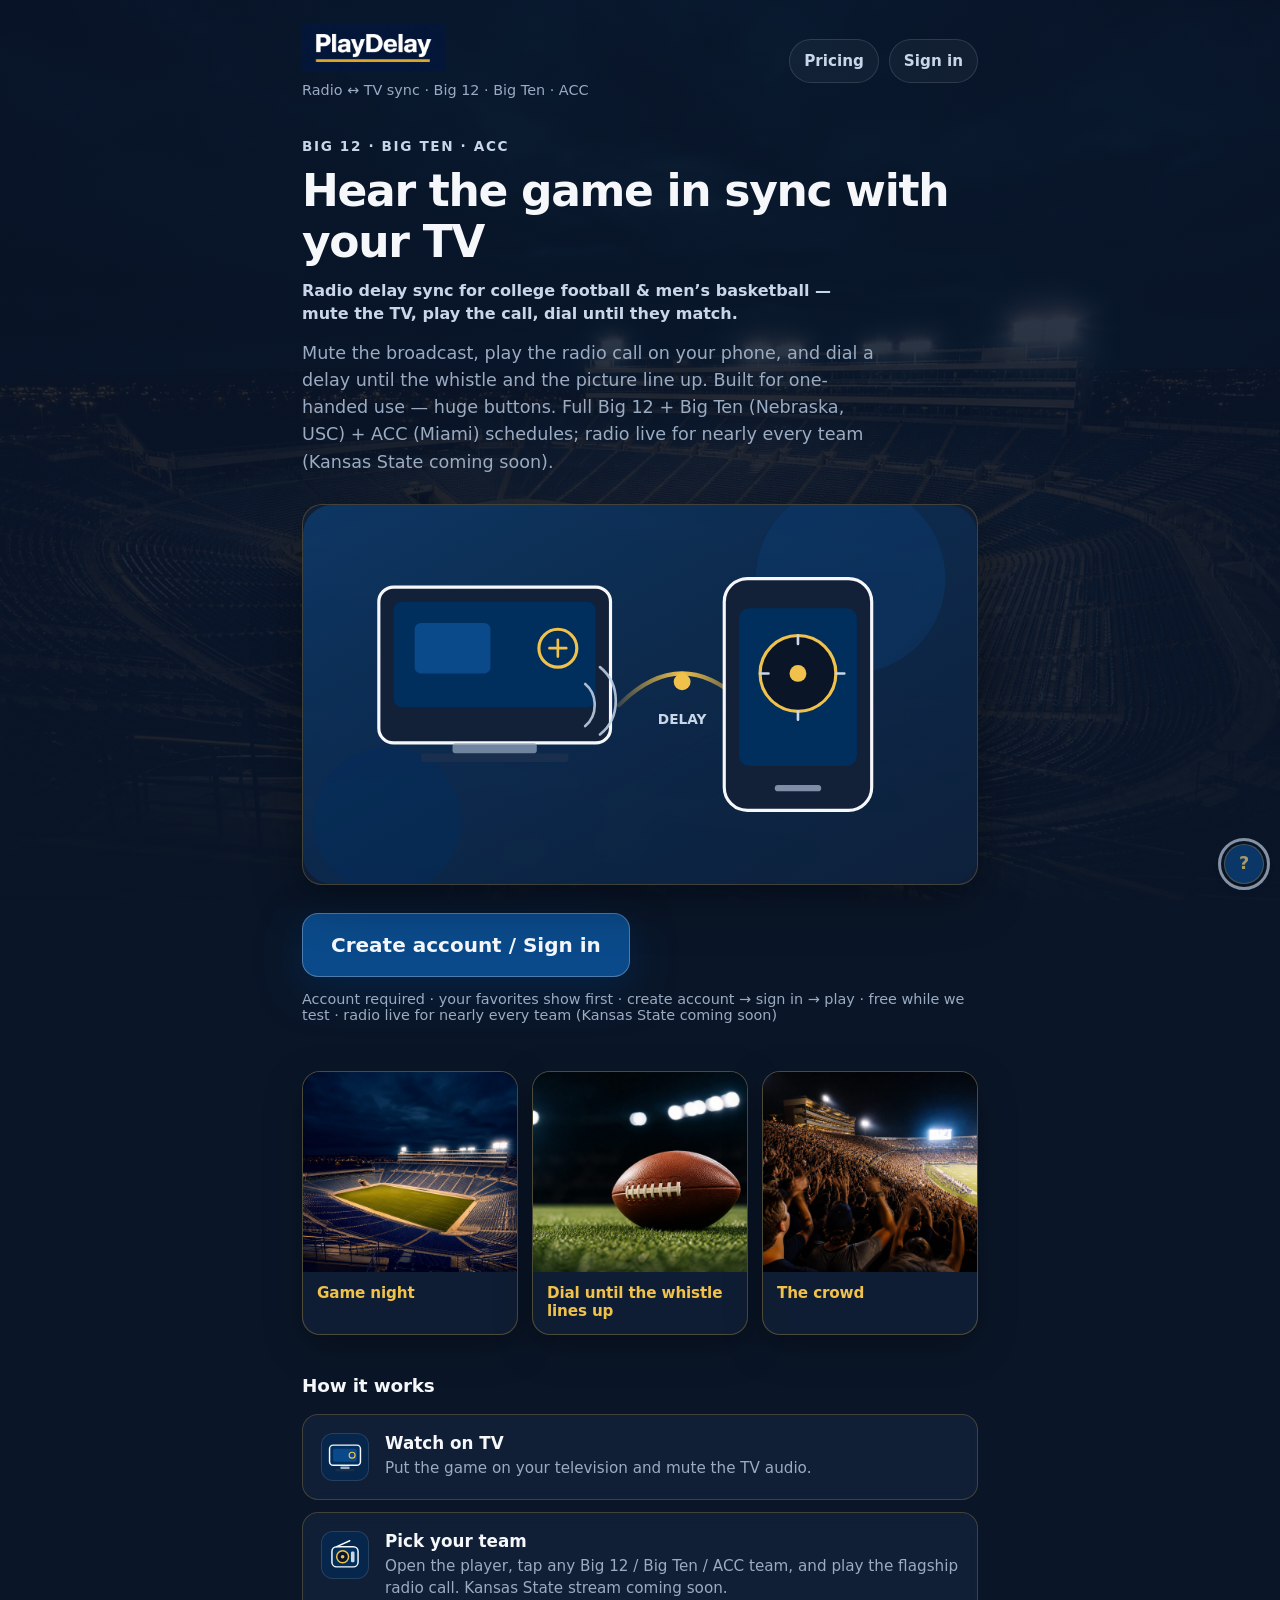
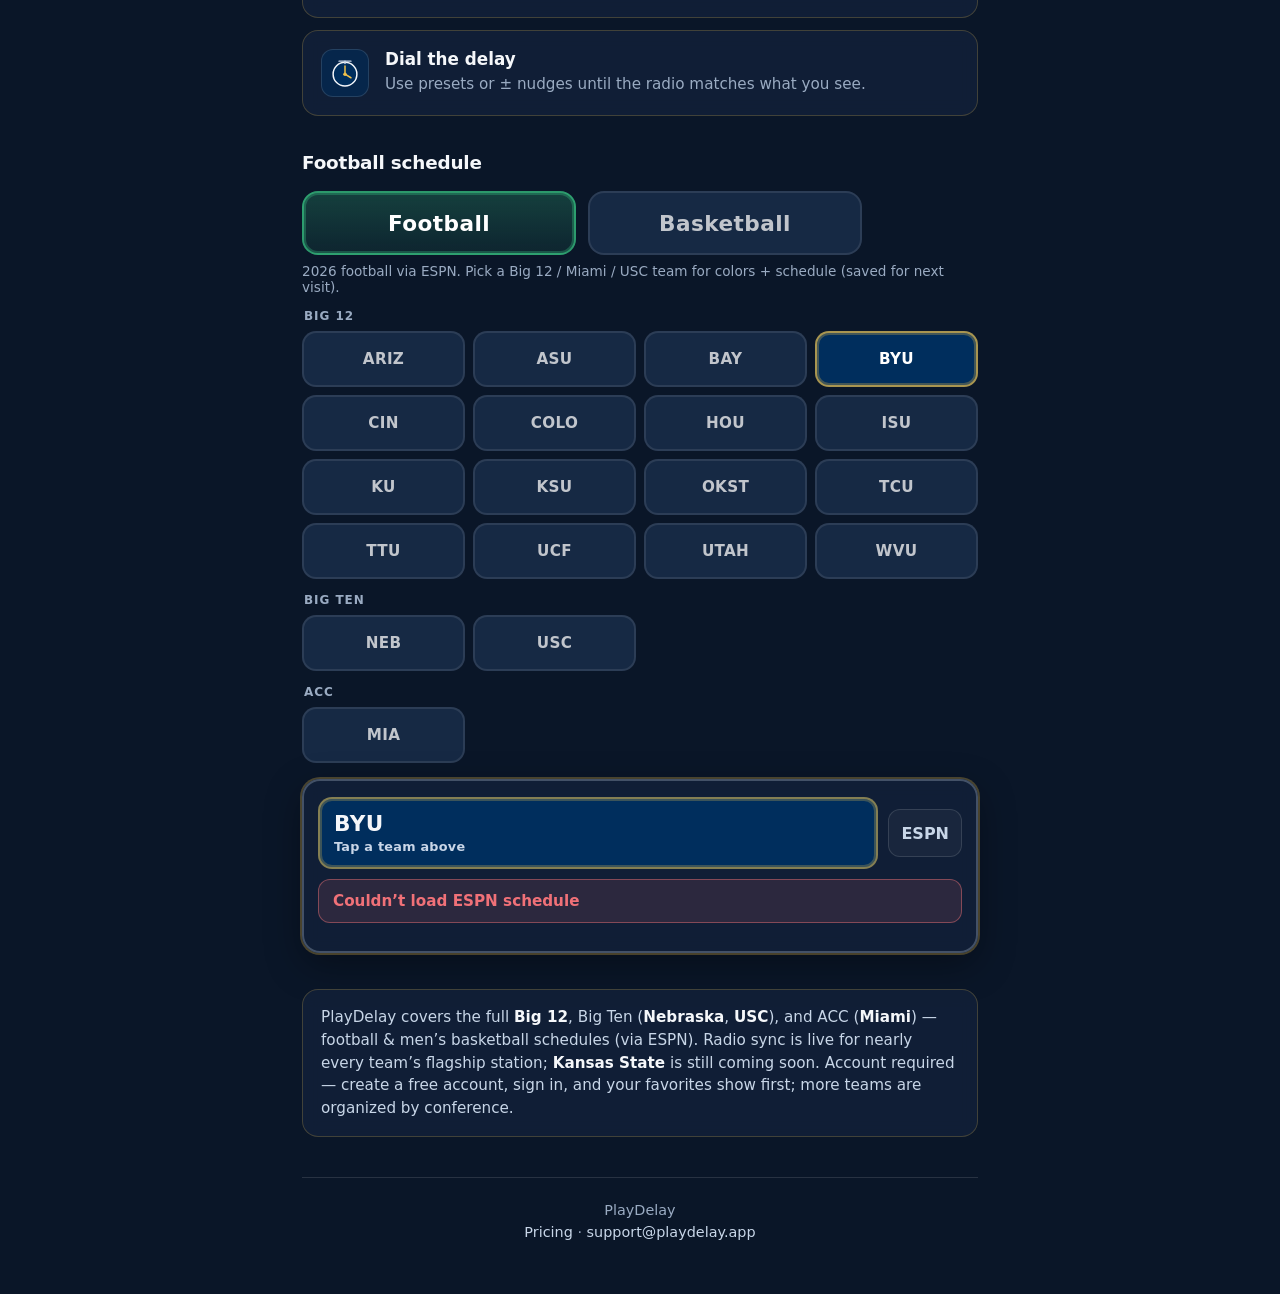
==== index.html @ a0f42f62 "Add Nebraska to landing allowlist and conference copy." ====
<!DOCTYPE html>
<html lang="en">
<head>
  <meta charset="utf-8" />
  <meta name="viewport" content="width=device-width, initial-scale=1, viewport-fit=cover" />
  <meta name="theme-color" content="#0a1628" />
  <script>
    try {
      var t = localStorage.getItem("playdelay.lastTeam");
      var ok = {
        arizona:1, asu:1, baylor:1, byu:1, cincinnati:1, colorado:1, houston:1,
        iowa_state:1, kansas:1, kansas_state:1, oklahoma_state:1, tcu:1,
        texas_tech:1, ucf:1, utah:1, west_virginia:1, nebraska:1, usc:1, miami:1
      };
      if (t && ok[t]) document.documentElement.dataset.team = t;
    } catch (e) {}
  </script>
  <link rel="icon" href="assets/favicon.svg?v=logo3" type="image/svg+xml" />
  <link rel="icon" href="assets/favicon-32.png?v=logo3" type="image/png" sizes="32x32" />
  <link rel="apple-touch-icon" href="assets/apple-touch-icon.png?v=logo3" />
  <title>PlayDelay — Sync radio to TV for Big 12, Big Ten &amp; ACC</title>
  <meta name="description" content="Sync college football &amp; basketball radio to your TV. Big 12, Big Ten (Nebraska, USC) &amp; ACC (Miami) schedules; live radio for nearly every team (Kansas State coming soon)." />
  <link rel="canonical" href="https://playdelay.app/" />
  <meta property="og:title" content="PlayDelay — Sync radio to TV for Big 12, Big Ten &amp; ACC" />
  <meta property="og:description" content="Sync college football &amp; basketball radio to your TV. Big 12, Big Ten (Nebraska, USC) &amp; ACC (Miami) schedules; live radio for nearly every team (Kansas State coming soon)." />
  <meta property="og:url" content="https://playdelay.app/" />
  <meta property="og:type" content="website" />
  <meta property="og:image" content="https://playdelay.app/assets/og-image.png?v=logo3" />
  <meta property="og:image:width" content="1200" />
  <meta property="og:image:height" content="630" />
  <meta name="twitter:card" content="summary_large_image" />
  <meta name="twitter:title" content="PlayDelay — Sync radio to TV for Big 12, Big Ten &amp; ACC" />
  <meta name="twitter:description" content="Sync college football &amp; basketball radio to your TV. Big 12, Big Ten (Nebraska, USC) &amp; ACC (Miami) schedules; live radio for nearly every team (Kansas State coming soon)." />
  <meta name="twitter:image" content="https://playdelay.app/assets/og-image.png?v=logo3" />
  <meta name="google-site-verification" content="noxufBd_f9ALm4eSOAFZV-xJT1zgJV4WtEppzp7fz1U" />
  <script type="application/ld+json">
  {
    "@context": "https://schema.org",
    "@type": "WebApplication",
    "name": "PlayDelay",
    "url": "https://playdelay.app/",
    "description": "Sync college football and men’s basketball radio to your TV. Big 12, Big Ten (Nebraska, USC) & ACC (Miami) schedules; live radio for nearly every team (Kansas State coming soon).",
    "applicationCategory": "SportsApplication",
    "operatingSystem": "Web",
    "offers": {
      "@type": "Offer",
      "price": "0",
      "priceCurrency": "USD"
    }
  }
  </script>
  <link rel="manifest" href="manifest.webmanifest" />
  <link rel="stylesheet" href="styles.css?v=logo3" />
</head>
<body class="landing env-landing">
  <div class="landing-shell">
    <header class="landing-header">
      <div class="brand brand--wordmark">
        <img class="brand-wordmark" src="assets/logo-wordmark.png?v=logo3" alt="PlayDelay" width="800" height="269" />
        <p class="subtitle">Radio ↔ TV sync · Big 12 · Big Ten · ACC</p>
      </div>
      <div class="header-actions">
        <a class="nav-link" href="pricing.html">Pricing</a>
        <a class="nav-link" href="login.html?next=player.html">Sign in</a>
      </div>
    </header>

    <main>
      <section class="hero" aria-labelledby="hero-title">
        <p class="hero-kicker">Big 12 · Big Ten · ACC</p>
        <h2 id="hero-title" class="hero-title">Hear the game in sync with your TV</h2>
        <p class="hero-seo">Radio delay sync for college football &amp; men’s basketball — mute the TV, play the call, dial until they match.</p>
        <p class="hero-lead">
          Mute the broadcast, play the radio call on your phone, and dial a delay
          until the whistle and the picture line up. Built for one-handed use —
          huge buttons. Full Big 12 + Big Ten (Nebraska, USC) + ACC (Miami) schedules; radio live for nearly every team (Kansas State coming soon).
        </p>
        <figure class="hero-art">
          <img
            src="assets/hero-sync.svg"
            width="640"
            height="360"
            alt="Illustration of a TV and phone radio synced with a delay dial"
          />
        </figure>
        <div class="hero-actions">
          <a class="btn btn-cta" href="login.html?next=player.html">Create account / Sign in</a>
        </div>
        <p class="hero-note">Account required · your favorites show first · create account → sign in → play · free while we test · radio live for nearly every team (Kansas State coming soon)</p>
      </section>


      <section class="env-gallery" aria-label="Game night atmosphere">
        <figure class="env-card">
          <img
            src="assets/env-stadium-night.jpg"
            width="768"
            height="512"
            alt="Lit football stadium at night"
            loading="lazy"
            decoding="async"
          />
          <figcaption>Game night</figcaption>
        </figure>
        <figure class="env-card">
          <img
            src="assets/env-football-turf.jpg"
            width="768"
            height="512"
            alt="Football on turf under stadium lights"
            loading="lazy"
            decoding="async"
          />
          <figcaption>Dial until the whistle lines up</figcaption>
        </figure>
        <figure class="env-card">
          <img
            src="assets/env-crowd-night.jpg"
            width="768"
            height="512"
            alt="Stadium crowd under night lights"
            loading="lazy"
            decoding="async"
          />
          <figcaption>The crowd</figcaption>
        </figure>
      </section>

      <section class="how" aria-labelledby="how-title">
        <h2 id="how-title" class="section-title">How it works</h2>
        <ol class="steps-list">
          <li class="step-card">
            <img class="step-icon" src="assets/icon-tv.svg" width="48" height="48" alt="" />
            <div>
              <h3>Watch on TV</h3>
              <p>Put the game on your television and mute the TV audio.</p>
            </div>
          </li>
          <li class="step-card">
            <img class="step-icon" src="assets/icon-radio.svg" width="48" height="48" alt="" />
            <div>
              <h3>Pick your team</h3>
              <p>Open the player, tap any Big 12 / Big Ten / ACC team, and play the flagship radio call. Kansas State stream coming soon.</p>
            </div>
          </li>
          <li class="step-card">
            <img class="step-icon" src="assets/icon-delay.svg" width="48" height="48" alt="" />
            <div>
              <h3>Dial the delay</h3>
              <p>Use presets or ± nudges until the radio matches what you see.</p>
            </div>
          </li>
        </ol>
      </section>


      <section class="landing-schedule" aria-labelledby="sched-section-title">
        <h2 id="sched-section-title" class="section-title">Football schedule</h2>
        <div id="landingSportToggle" class="sport-toggle sport-toggle-landing" role="group" aria-label="Sport" data-active="football"></div>
        <p class="landing-sched-note">2026 football via ESPN. Times in your local timezone. Teams organized by conference — tap a name to set colors (saved for next visit).</p>
        <div id="landingTeamChips" class="landing-team-chips" aria-label="Choose team"></div>
        <div id="landingSchedPanel" class="landing-sched-card is-selected" data-team="byu" aria-label="Team schedule"></div>
      </section>

      <section class="focus-note" aria-label="Scope">
        <p>
          PlayDelay covers the full <strong>Big 12</strong>, Big Ten (<strong>Nebraska</strong>, <strong>USC</strong>), and ACC (<strong>Miami</strong>) — football &amp; men’s basketball schedules (via ESPN). Radio sync is live for
          nearly every team’s flagship station; <strong>Kansas State</strong> is still coming soon.
          Account required — create a free account, sign in, and your favorites show first; more teams are organized by conference.
        </p>
      </section>
    </main>

    <footer class="landing-footer">
      <p>PlayDelay</p>
      <p>
        <a href="pricing.html">Pricing</a>
        ·
        <a href="mailto:support@playdelay.app">support@playdelay.app</a>
      </p>
    </footer>
  </div>
  <script src="teams.js"></script>
  <script src="usage.js"></script>
  <script src="landing-theme.js"></script>
  <script src="schedule.js"></script>
  <script src="support-chat.js?v=fav1"></script>
</body>
</html>
---- styles.css ----
/* PlayDelay BYU & Utah — calm dark theme, huge tap targets (ALS / one-handed) */

:root {
  --bg: #0a1628;
  --bg-elevated: #122038;
  --bg-button: #1a2f4d;
  --bg-button-hover: #243d63;
  --navy: #002e5d;
  --navy-bright: #0b4a8a;
  --white: #f5f7fa;
  --muted: #9aabc2;
  --accent: #ffffff;
  --accent-soft: #c8d6e8;
  --live: #3dd68c;
  --warn: #f0c14b;
  --error: #f07178;
  --border: rgba(255, 255, 255, 0.12);
  --radius: 16px;
  --tap-min: 56px;
  --play-min: 88px;
  --font: system-ui, -apple-system, "Segoe UI", Roboto, Helvetica, Arial, sans-serif;
  --landing-max: 720px;
}

*,
*::before,
*::after {
  box-sizing: border-box;
}

html,
body {
  margin: 0;
  padding: 0;
  min-height: 100%;
  background: var(--bg);
  color: var(--white);
  font-family: var(--font);
  -webkit-tap-highlight-color: transparent;
  -webkit-text-size-adjust: 100%;
}

body {
  min-height: 100dvh;
}

a {
  color: var(--accent-soft);
}

.app {
  max-width: 520px;
  margin: 0 auto;
  padding: 20px 20px 40px;
  padding-bottom: max(40px, env(safe-area-inset-bottom));
}

.header {
  display: flex;
  align-items: flex-start;
  justify-content: space-between;
  gap: 12px;
  margin-bottom: 20px;
}

.brand {
  display: flex;
  align-items: center;
  gap: 14px;
}

.brand-mark {
  display: inline-flex;
  align-items: center;
  justify-content: center;
  width: 52px;
  height: 52px;
  border-radius: 12px;
  background: var(--navy);
  border: 2px solid var(--white);
  font-weight: 800;
  font-size: 14px;
  letter-spacing: 0.04em;
  flex-shrink: 0;
  color: var(--white);
  text-decoration: none;
  overflow: hidden;
  padding: 0;
}

.brand-mark .brand-logo,
.brand-mark img.team-logo {
  display: block;
  width: 40px;
  height: 40px;
  object-fit: contain;
  pointer-events: none;
}

.brand-mark .brand-mark-text {
  font-size: 14px;
  font-weight: 800;
  letter-spacing: 0.04em;
}

.brand-mark-link:hover {
  background: var(--navy-bright);
}

.brand-text h1 {
  margin: 0;
  font-size: 1.35rem;
  font-weight: 700;
  letter-spacing: -0.02em;
  line-height: 1.2;
}

.subtitle {
  margin: 4px 0 0;
  font-size: 0.9rem;
  color: var(--muted);
}

.status-chip {
  flex-shrink: 0;
  padding: 10px 14px;
  min-height: 44px;
  border-radius: 999px;
  font-size: 0.85rem;
  font-weight: 600;
  background: var(--bg-elevated);
  border: 1px solid var(--border);
  color: var(--muted);
  align-self: center;
}

.status-chip.status-loading { color: var(--warn); border-color: rgba(240, 193, 75, 0.4); }
.status-chip.status-live { color: var(--live); border-color: rgba(61, 214, 140, 0.45); }
.status-chip.status-paused { color: var(--accent-soft); }
.status-chip.status-error { color: var(--error); border-color: rgba(240, 113, 120, 0.45); }

.banner {
  margin-bottom: 16px;
  padding: 14px 16px;
  border-radius: var(--radius);
  background: rgba(240, 193, 75, 0.12);
  border: 1px solid rgba(240, 193, 75, 0.45);
  color: var(--warn);
  font-size: 0.95rem;
  line-height: 1.4;
}

.banner.banner-error {
  background: rgba(240, 113, 120, 0.12);
  border-color: rgba(240, 113, 120, 0.45);
  color: var(--error);
}

.toast {
  position: fixed;
  left: 50%;
  bottom: max(24px, env(safe-area-inset-bottom));
  transform: translateX(-50%);
  z-index: 50;
  max-width: min(440px, calc(100vw - 32px));
  padding: 14px 18px;
  border-radius: 12px;
  background: #1e3354;
  border: 1px solid var(--border);
  color: var(--white);
  font-size: 0.95rem;
  line-height: 1.35;
  box-shadow: 0 8px 32px rgba(0, 0, 0, 0.45);
  pointer-events: none;
}

.main {
  display: flex;
  flex-direction: column;
  gap: 18px;
}

.delay-readout {
  text-align: center;
  padding: 28px 16px;
  background: var(--bg-elevated);
  border: 1px solid var(--border);
  border-radius: 20px;
}

.delay-value {
  font-size: clamp(3.2rem, 12vw, 4.5rem);
  font-weight: 750;
  letter-spacing: -0.03em;
  line-height: 1;
  font-variant-numeric: tabular-nums;
}

.delay-label {
  margin-top: 8px;
  font-size: 0.95rem;
  color: var(--muted);
  text-transform: uppercase;
  letter-spacing: 0.08em;
}

.transport {
  display: grid;
  grid-template-columns: 1fr auto;
  gap: 12px;
}

.btn {
  appearance: none;
  border: 1px solid var(--border);
  background: var(--bg-button);
  color: var(--white);
  font-family: inherit;
  font-size: 1.1rem;
  font-weight: 650;
  border-radius: var(--radius);
  min-height: var(--tap-min);
  padding: 12px 18px;
  cursor: pointer;
  touch-action: manipulation;
  transition: background 0.12s ease, border-color 0.12s ease, transform 0.08s ease;
  user-select: none;
  text-decoration: none;
  display: inline-flex;
  align-items: center;
  justify-content: center;
  text-align: center;
}

.btn:hover {
  background: var(--bg-button-hover);
}

.btn:active {
  transform: scale(0.98);
}

.btn:focus-visible {
  outline: 3px solid var(--accent-soft);
  outline-offset: 2px;
}

.btn-play {
  min-height: var(--play-min);
  font-size: 1.55rem;
  background: var(--navy-bright);
  border-color: rgba(255, 255, 255, 0.28);
}

.btn-play[aria-pressed="true"] {
  background: #1a4a3a;
  border-color: rgba(61, 214, 140, 0.5);
}

.btn-mute {
  min-width: 96px;
  min-height: var(--play-min);
}

.btn-mute[aria-pressed="true"] {
  background: #4a2a32;
  border-color: rgba(240, 113, 120, 0.45);
  color: #ffc4c8;
}

.volume-row {
  display: flex;
  align-items: center;
  gap: 14px;
  padding: 4px 2px;
}

.volume-label {
  font-size: 0.95rem;
  color: var(--muted);
  min-width: 4.5rem;
}

#volume {
  flex: 1;
  height: 44px;
  accent-color: var(--accent-soft);
  cursor: pointer;
}

.presets,
.steps {
  display: grid;
  grid-template-columns: repeat(auto-fit, minmax(72px, 1fr));
  gap: 10px;
}

.btn-preset,
.btn-step {
  min-height: var(--tap-min);
  font-size: 1.15rem;
}

.btn-preset.is-active {
  background: var(--navy);
  border-color: rgba(255, 255, 255, 0.45);
  box-shadow: inset 0 0 0 2px rgba(255, 255, 255, 0.2);
}

.sync-tip {
  margin: 4px 0 0;
  padding: 14px 16px;
  border-radius: var(--radius);
  background: rgba(255, 255, 255, 0.04);
  border: 1px solid var(--border);
  color: var(--accent-soft);
  font-size: 0.95rem;
  line-height: 1.45;
}

.shortcuts {
  margin: 0;
  text-align: center;
  font-size: 0.8rem;
  color: var(--muted);
}

#audio {
  display: none;
}

/* ——— Landing ——— */

.landing {
  background:
    radial-gradient(ellipse 80% 50% at 50% -10%, rgba(11, 74, 138, 0.45), transparent 60%),
    var(--bg);
}

/* Game-night stadium backdrop (fixed cover + navy overlay) */
.env-landing {
  background-color: var(--bg);
  background-image:
    linear-gradient(
      180deg,
      rgba(10, 22, 40, 0.82) 0%,
      rgba(10, 22, 40, 0.88) 45%,
      rgba(10, 22, 40, 0.94) 100%
    ),
    url("assets/env-stadium-night.jpg");
  background-size: cover;
  background-position: center top;
  background-repeat: no-repeat;
  background-attachment: scroll;
}

@media (min-width: 720px) {
  .env-landing {
    background-attachment: fixed;
  }
}

.landing-shell {
  position: relative;
  z-index: 1;
  max-width: var(--landing-max);
  margin: 0 auto;
  padding: 24px 22px 48px;
  padding-bottom: max(48px, env(safe-area-inset-bottom));
}

/* Soft gold edge on elevated cards for navy/gold feel */
.env-landing .hero-art,
.env-landing .step-card,
.env-landing .focus-note,
.env-landing .login-card {
  border-color: rgba(240, 193, 75, 0.22);
  background: rgba(18, 32, 56, 0.88);
  backdrop-filter: blur(8px);
}

.env-gallery {
  display: grid;
  grid-template-columns: 1fr;
  gap: 14px;
  margin: 0 0 40px;
}

@media (min-width: 560px) {
  .env-gallery {
    grid-template-columns: 1fr 1fr;
  }
}

@media (min-width: 720px) {
  .env-gallery {
    grid-template-columns: 1fr 1fr 1fr;
  }
}

.env-card {
  margin: 0;
  border-radius: 18px;
  overflow: hidden;
  border: 1px solid rgba(240, 193, 75, 0.28);
  background: rgba(18, 32, 56, 0.75);
  box-shadow: 0 12px 36px rgba(0, 0, 0, 0.35);
}

.env-card img {
  display: block;
  width: 100%;
  height: clamp(140px, 28vw, 200px);
  object-fit: cover;
  object-position: center;
}

.env-card figcaption {
  margin: 0;
  padding: 12px 14px 14px;
  font-size: 0.95rem;
  font-weight: 650;
  color: var(--warn);
  letter-spacing: -0.01em;
}

/* Login: muted turf band under shell */
.login-page {
  background-image:
    linear-gradient(
      180deg,
      rgba(10, 22, 40, 0.88) 0%,
      rgba(10, 22, 40, 0.92) 50%,
      rgba(10, 22, 40, 0.96) 100%
    ),
    url("assets/env-football-turf.jpg");
  background-size: cover;
  background-position: center 30%;
  background-repeat: no-repeat;
}

.landing-header {
  display: flex;
  align-items: center;
  justify-content: space-between;
  gap: 16px;
  margin-bottom: 40px;
}

.nav-link {
  flex-shrink: 0;
  font-size: 0.95rem;
  font-weight: 600;
  color: var(--accent-soft);
  text-decoration: none;
  padding: 10px 14px;
  border-radius: 999px;
  border: 1px solid var(--border);
  background: rgba(255, 255, 255, 0.04);
  min-height: 44px;
  display: inline-flex;
  align-items: center;
}

.nav-link:hover {
  background: var(--bg-button-hover);
  color: var(--white);
}

.hero {
  margin-bottom: 48px;
}

.hero-kicker {
  margin: 0 0 12px;
  font-size: 0.85rem;
  font-weight: 700;
  letter-spacing: 0.12em;
  text-transform: uppercase;
  color: var(--accent-soft);
}

.hero-title {
  margin: 0 0 12px;
  font-size: clamp(2rem, 6vw, 2.75rem);
  font-weight: 750;
  letter-spacing: -0.03em;
  line-height: 1.15;
}

.hero-seo {
  margin: 0 0 14px;
  max-width: 36rem;
  font-size: 1rem;
  font-weight: 600;
  line-height: 1.45;
  color: var(--accent-soft);
}

.hero-lead {
  margin: 0 0 28px;
  max-width: 36rem;
  font-size: 1.1rem;
  line-height: 1.55;
  color: var(--muted);
}

.hero-actions {
  margin-bottom: 14px;
}

.btn-cta {
  min-height: 64px;
  padding: 16px 28px;
  font-size: 1.25rem;
  background: var(--navy-bright);
  border-color: rgba(255, 255, 255, 0.28);
  box-shadow: 0 12px 40px rgba(0, 46, 93, 0.55);
}

.btn-cta:hover {
  background: #0d5aa3;
}

.hero-note {
  margin: 0;
  font-size: 0.9rem;
  color: var(--muted);
}

.section-title {
  margin: 0 0 18px;
  font-size: 1.15rem;
  font-weight: 700;
  letter-spacing: -0.01em;
}

.how {
  margin-bottom: 36px;
}

.steps-list {
  list-style: none;
  margin: 0;
  padding: 0;
  display: flex;
  flex-direction: column;
  gap: 12px;
}

.step-card {
  display: flex;
  gap: 16px;
  align-items: flex-start;
  padding: 18px 18px;
  background: var(--bg-elevated);
  border: 1px solid var(--border);
  border-radius: var(--radius);
}

.step-num {
  flex-shrink: 0;
  width: 40px;
  height: 40px;
  border-radius: 10px;
  background: var(--navy);
  border: 1px solid rgba(255, 255, 255, 0.25);
  display: inline-flex;
  align-items: center;
  justify-content: center;
  font-weight: 800;
  font-size: 1rem;
}

.step-card h3 {
  margin: 0 0 4px;
  font-size: 1.05rem;
  font-weight: 700;
}

.step-card p {
  margin: 0;
  font-size: 0.95rem;
  line-height: 1.45;
  color: var(--muted);
}

.focus-note {
  padding: 16px 18px;
  border-radius: var(--radius);
  background: rgba(255, 255, 255, 0.04);
  border: 1px solid var(--border);
  margin-bottom: 40px;
}

.focus-note p {
  margin: 0;
  font-size: 0.95rem;
  line-height: 1.5;
  color: var(--accent-soft);
}

.focus-note strong {
  color: var(--white);
  font-weight: 650;
}

.landing-footer {
  padding-top: 24px;
  border-top: 1px solid var(--border);
  text-align: center;
}

.landing-footer p {
  margin: 0 0 6px;
  font-size: 0.9rem;
  color: var(--muted);
}

.landing-footer a {
  color: var(--accent-soft);
  text-decoration: none;
}

.landing-footer a:hover {
  text-decoration: underline;
  color: var(--white);
}

@media (max-width: 380px) {
  .transport {
    grid-template-columns: 1fr;
  }

  .btn-mute {
    min-height: var(--tap-min);
  }

  .landing-header {
    flex-wrap: wrap;
  }
}

/* ——— Auth / login (optional; never blocks player) ——— */

.header-actions,
.header-end {
  display: flex;
  align-items: center;
  gap: 10px;
  flex-shrink: 0;
  flex-wrap: wrap;
  justify-content: flex-end;
}

.auth-slot {
  display: flex;
  align-items: center;
}

.auth-user {
  display: flex;
  align-items: center;
  gap: 8px;
  max-width: min(220px, 46vw);
}

.auth-email {
  font-size: 0.8rem;
  color: var(--muted);
  overflow: hidden;
  text-overflow: ellipsis;
  white-space: nowrap;
  max-width: 120px;
}

.btn-auth {
  min-height: 44px;
  padding: 10px 14px;
  font-size: 0.9rem;
  border-radius: 999px;
  background: rgba(255, 255, 255, 0.06);
  border-color: var(--border);
  color: var(--accent-soft);
  text-decoration: none;
}

.btn-auth:hover {
  color: var(--white);
  background: var(--bg-button-hover);
}

.btn-auth-secondary {
  min-height: var(--tap-min);
  font-size: 1.05rem;
  background: transparent;
  border-color: rgba(240, 193, 75, 0.45);
  color: var(--warn);
}

.btn-auth-secondary:hover {
  background: rgba(240, 193, 75, 0.1);
}

.hero-art {
  margin: 0 0 28px;
  padding: 0;
  border-radius: 20px;
  overflow: hidden;
  border: 1px solid var(--border);
  background: var(--bg-elevated);
  box-shadow: 0 16px 48px rgba(0, 0, 0, 0.35);
}

.hero-art img {
  display: block;
  width: 100%;
  height: auto;
  vertical-align: middle;
}

.step-icon {
  flex-shrink: 0;
  width: 48px;
  height: 48px;
  border-radius: 12px;
  background: rgba(0, 46, 93, 0.55);
  border: 1px solid rgba(255, 255, 255, 0.12);
  padding: 4px;
}

.player-app {
  position: relative;
}

.player-accent {
  position: absolute;
  inset: 0 0 auto 0;
  height: 160px;
  overflow: hidden;
  pointer-events: none;
  z-index: 0;
  opacity: 0.9;
  mask-image: linear-gradient(to bottom, #000 40%, transparent);
  -webkit-mask-image: linear-gradient(to bottom, #000 40%, transparent);
}

.player-accent img {
  width: 100%;
  height: 100%;
  object-fit: cover;
  display: block;
}

.player-app > .header,
.player-app > .banner,
.player-app > .toast,
.player-app > .main {
  position: relative;
  z-index: 1;
}

.login-shell {
  max-width: 480px;
}

.login-card {
  padding: 24px 22px;
  background: var(--bg-elevated);
  border: 1px solid var(--border);
  border-radius: 20px;
}

.login-demo-note {
  margin: 0 0 22px;
  font-size: 0.9rem;
  line-height: 1.45;
  color: var(--muted);
}

.login-form {
  display: flex;
  flex-direction: column;
  gap: 8px;
}

.field-label {
  font-size: 0.9rem;
  font-weight: 600;
  color: var(--accent-soft);
  margin-top: 8px;
}

.field-input {
  appearance: none;
  width: 100%;
  min-height: var(--tap-min);
  padding: 14px 16px;
  border-radius: var(--radius);
  border: 1px solid var(--border);
  background: var(--bg);
  color: var(--white);
  font-family: inherit;
  font-size: 1.1rem;
}

.field-input:focus-visible {
  outline: 3px solid var(--accent-soft);
  outline-offset: 2px;
}

.field-input::placeholder {
  color: var(--muted);
  opacity: 0.7;
}

.login-error {
  margin: 8px 0 0;
  padding: 12px 14px;
  border-radius: 12px;
  background: rgba(240, 113, 120, 0.12);
  border: 1px solid rgba(240, 113, 120, 0.45);
  color: var(--error);
  font-size: 0.95rem;
}

.login-actions {
  display: flex;
  flex-direction: column;
  gap: 12px;
  margin-top: 18px;
}

.login-back {
  margin-top: 20px;
  text-align: center;
}

.login-back a {
  color: var(--accent-soft);
  font-weight: 600;
}

@media (max-width: 480px) {
  .auth-email {
    max-width: 90px;
  }

  .header-end {
    max-width: 58%;
  }
}


/* ——— Supabase auth UI ——— */

.auth-tabs {
  display: grid;
  grid-template-columns: 1fr 1fr;
  gap: 8px;
  margin-bottom: 18px;
}

.auth-tab {
  min-height: var(--tap-min);
  border-radius: 999px;
  border: 1px solid var(--border);
  background: rgba(255, 255, 255, 0.04);
  color: var(--muted);
  font-family: inherit;
  font-size: 1.05rem;
  font-weight: 650;
  cursor: pointer;
  touch-action: manipulation;
}

.auth-tab.is-active {
  background: var(--navy-bright);
  border-color: rgba(255, 255, 255, 0.35);
  color: var(--white);
}

.login-info {
  margin: 8px 0 0;
  padding: 12px 14px;
  border-radius: 12px;
  background: rgba(61, 214, 140, 0.1);
  border: 1px solid rgba(61, 214, 140, 0.4);
  color: var(--live);
  font-size: 0.95rem;
}

.session-chip {
  display: flex;
  align-items: center;
  gap: 8px;
  max-width: min(240px, 52vw);
}

.session-email {
  font-size: 0.8rem;
  color: var(--muted);
  overflow: hidden;
  text-overflow: ellipsis;
  white-space: nowrap;
  max-width: 130px;
}

.field {
  display: flex;
  flex-direction: column;
  gap: 6px;
}

.banner.banner-ok {
  background: rgba(61, 214, 140, 0.12);
  border-color: rgba(61, 214, 140, 0.45);
  color: var(--live);
}


/* ——— Team picker (Favorites + conferences) ——— */

.team-picker {
  display: flex;
  flex-direction: column;
  gap: 14px;
  margin: 0;
  max-height: min(52vh, 420px);
  overflow-y: auto;
  overscroll-behavior: contain;
  -webkit-overflow-scrolling: touch;
  padding-right: 2px;
  scrollbar-gutter: stable;
}

.team-picker-group {
  display: flex;
  flex-direction: column;
  gap: 8px;
}

.team-picker-label,
.landing-chip-label {
  font-size: 0.75rem;
  font-weight: 700;
  letter-spacing: 0.08em;
  text-transform: uppercase;
  color: var(--muted);
  padding: 0 2px;
}

.team-picker-grid {
  display: grid;
  grid-template-columns: repeat(3, minmax(0, 1fr));
  gap: 10px;
}

.team-picker-expand {
  min-height: 56px;
  width: 100%;
  font-size: 1.05rem;
  font-weight: 800;
  letter-spacing: 0.02em;
  border-width: 2px;
  background: var(--bg-elevated, var(--bg-button));
  color: var(--white);
  padding: 10px 12px;
}

.team-picker-expand:focus-visible {
  outline: 3px solid var(--accent-soft);
  outline-offset: 2px;
}

.team-picker-more-body {
  display: flex;
  flex-direction: column;
  gap: 14px;
}

.team-picker-more-body[hidden] {
  display: none !important;
}

.btn-team {
  min-height: 64px;
  font-size: 1.05rem;
  font-weight: 800;
  letter-spacing: 0.02em;
  border-width: 2px;
  background: var(--bg-button);
  color: var(--white);
  padding: 8px 6px;
  line-height: 1.15;
}

.btn-team[data-has-stream="0"]:not(.is-active) {
  opacity: 0.62;
}

.btn-team.is-active {
  background: var(--team-primary, var(--navy));
  border-color: color-mix(in srgb, var(--team-accent, var(--accent-soft)) 70%, transparent);
  box-shadow: inset 0 0 0 2px color-mix(in srgb, var(--team-accent, var(--accent-soft)) 30%, transparent);
  color: #fff;
  opacity: 1;
}

.btn-team[data-team="byu"].is-active {
  background: var(--navy);
  border-color: rgba(240, 193, 75, 0.75);
  box-shadow: inset 0 0 0 2px rgba(240, 193, 75, 0.35);
  color: #fff;
}

.btn-team[data-team="utah"].is-active {
  background: #8b1538;
  border-color: rgba(255, 210, 220, 0.55);
  box-shadow: inset 0 0 0 2px rgba(255, 255, 255, 0.18);
  color: #fff;
}

.btn-team:not(.is-active) {
  opacity: 0.78;
}

.btn-team:focus-visible {
  outline: 3px solid var(--accent-soft);
  outline-offset: 2px;
}


.btn-team[data-team="asu"].is-active {
  background: #8c1d40;
  border-color: rgba(255, 198, 39, 0.75);
  box-shadow: inset 0 0 0 2px rgba(255, 198, 39, 0.35);
  color: #fff;
}

.btn-team[data-team="usc"].is-active {
  background: #990000;
  border-color: rgba(255, 204, 0, 0.7);
  box-shadow: inset 0 0 0 2px rgba(255, 204, 0, 0.3);
  color: #fff;
}

/* ASU maroon / gold */
body[data-team="asu"],
html[data-team="asu"] body {
  --bg: #140a10;
  --bg-elevated: #221018;
  --bg-button: #2e1520;
  --bg-button-hover: #3c1c2a;
  --navy: #8c1d40;
  --navy-bright: #a8244f;
  --accent-soft: #ffd56a;
  --border: rgba(255, 198, 39, 0.16);
}

body[data-team="asu"] .brand-mark {
  background: #8c1d40;
  border-color: #ffc627;
}

body[data-team="asu"] .brand-mark-link:hover {
  background: #a8244f;
}

body[data-team="asu"] .btn-play {
  background: #a8244f;
  border-color: rgba(255, 198, 39, 0.4);
}

body[data-team="asu"] .btn-play:disabled {
  opacity: 0.45;
  cursor: not-allowed;
}

body[data-team="asu"] .btn-preset.is-active {
  background: #8c1d40;
  border-color: rgba(255, 198, 39, 0.5);
}

body[data-team="asu"] .toast {
  background: #2e1520;
}

body[data-team="asu"] .player-accent {
  opacity: 0.5;
  filter: hue-rotate(-10deg) saturate(1.2);
}

/* USC cardinal / gold */
body[data-team="usc"],
html[data-team="usc"] body {
  --bg: #140808;
  --bg-elevated: #220e0e;
  --bg-button: #301414;
  --bg-button-hover: #3e1a1a;
  --navy: #990000;
  --navy-bright: #b30000;
  --accent-soft: #ffcc66;
  --border: rgba(255, 204, 0, 0.16);
}

body[data-team="usc"] .brand-mark {
  background: #990000;
  border-color: #ffcc00;
}

body[data-team="usc"] .brand-mark-link:hover {
  background: #b30000;
}

body[data-team="usc"] .btn-play {
  background: #b30000;
  border-color: rgba(255, 204, 0, 0.4);
}

body[data-team="usc"] .btn-play:disabled {
  opacity: 0.45;
  cursor: not-allowed;
}

body[data-team="usc"] .btn-preset.is-active {
  background: #990000;
  border-color: rgba(255, 204, 0, 0.5);
}

body[data-team="usc"] .toast {
  background: #301414;
}

body[data-team="usc"] .player-accent {
  opacity: 0.5;
  filter: hue-rotate(-35deg) saturate(1.25);
}

.btn-play:disabled {
  opacity: 0.45;
  cursor: not-allowed;
  transform: none;
}

@media (min-width: 720px) {
  .landing-sched-grid {
    grid-template-columns: 1fr;
  }
  .team-picker-grid {
    grid-template-columns: repeat(4, minmax(0, 1fr));
  }
}

/* Utah crimson / red-black accent override */
body[data-team="utah"],
html[data-team="utah"] body {
  --bg: #12070a;
  --bg-elevated: #1e0c12;
  --bg-button: #2a1018;
  --bg-button-hover: #3a1620;
  --navy: #6b0f2a;
  --navy-bright: #a01840;
  --accent-soft: #f0c4ce;
  --border: rgba(255, 200, 210, 0.14);
  --warn: #f0c14b;
}

body[data-team="utah"] .brand-mark {
  background: #8b1538;
  border-color: #f5d0d8;
}

body[data-team="utah"] .brand-mark-link:hover {
  background: #a01840;
}

body[data-team="utah"] .btn-play {
  background: #a01840;
  border-color: rgba(255, 210, 220, 0.35);
}

body[data-team="utah"] .btn-play[aria-pressed="true"] {
  background: #1a4a3a;
  border-color: rgba(61, 214, 140, 0.5);
}

body[data-team="utah"] .btn-preset.is-active {
  background: #6b0f2a;
  border-color: rgba(255, 210, 220, 0.45);
}

body[data-team="utah"] .toast {
  background: #2a1018;
}

body[data-team="utah"] .player-accent {
  opacity: 0.55;
  filter: hue-rotate(-25deg) saturate(1.15);
}

@media (max-width: 420px) {
  .team-picker-grid {
    grid-template-columns: repeat(2, minmax(0, 1fr));
  }
  .btn-team {
    min-height: 60px;
    font-size: 0.98rem;
  }
}


/* ——— Sport toggle (Football | Basketball) ——— */

.sport-toggle {
  display: grid;
  grid-template-columns: 1fr 1fr;
  gap: 12px;
  margin: 0 0 14px;
}

.sport-toggle-landing {
  margin: 0 0 16px;
  max-width: 560px;
}

.btn-sport {
  min-height: 64px;
  font-size: 1.35rem;
  font-weight: 800;
  letter-spacing: 0.02em;
  border-width: 2px;
  background: var(--bg-button);
  color: var(--white);
  border-radius: 16px;
  cursor: pointer;
  border-style: solid;
  border-color: var(--border);
  transition: background 0.15s ease, border-color 0.15s ease, opacity 0.15s ease, box-shadow 0.15s ease;
}

.btn-sport:not(.is-active) {
  opacity: 0.78;
}

.btn-sport.is-active {
  background: linear-gradient(180deg, rgba(61, 214, 140, 0.22), rgba(61, 214, 140, 0.08));
  border-color: rgba(61, 214, 140, 0.65);
  box-shadow: inset 0 0 0 2px rgba(61, 214, 140, 0.28);
  color: #fff;
  opacity: 1;
}

.btn-sport:focus-visible {
  outline: 3px solid var(--accent-soft);
  outline-offset: 2px;
}

.sched-sport-note {
  margin: 0 0 12px;
  padding: 10px 12px;
  font-size: 0.9rem;
  line-height: 1.4;
  color: var(--muted);
  background: rgba(255, 255, 255, 0.04);
  border: 1px solid var(--border);
  border-radius: 12px;
}

@media (max-width: 420px) {
  .btn-sport {
    min-height: 56px;
    font-size: 1.15rem;
  }
}

/* ——— ESPN schedule ——— */

.schedule-panel {
  margin-top: 4px;
  padding: 16px 14px 14px;
  border-radius: 20px;
  background: var(--bg-elevated);
  border: 1px solid var(--border);
}

.schedule-panel-head {
  display: flex;
  align-items: baseline;
  justify-content: space-between;
  gap: 12px;
  flex-wrap: wrap;
  margin-bottom: 10px;
}

.sched-panel-title {
  margin: 0;
  font-size: 1.15rem;
  font-weight: 750;
  letter-spacing: -0.01em;
}

.sched-attr,
.landing-sched-note {
  margin: 0;
  font-size: 0.85rem;
  color: var(--muted);
}

.sched-attr a,
.sched-espn-link {
  color: var(--accent-soft);
  font-weight: 600;
  text-decoration: none;
}

.sched-attr a:hover,
.sched-espn-link:hover {
  color: var(--white);
  text-decoration: underline;
}

.sched-status {
  margin: 0 0 12px;
  padding: 12px 14px;
  border-radius: 12px;
  font-size: 0.95rem;
  font-weight: 600;
  background: rgba(255, 255, 255, 0.04);
  border: 1px solid var(--border);
  color: var(--muted);
}

.sched-status-loading {
  color: var(--warn);
  border-color: rgba(240, 193, 75, 0.35);
}

.sched-status-error {
  color: var(--error);
  background: rgba(240, 113, 120, 0.12);
  border-color: rgba(240, 113, 120, 0.45);
}

.sched-heading {
  margin: 14px 0 8px;
  font-size: 0.8rem;
  font-weight: 700;
  letter-spacing: 0.08em;
  text-transform: uppercase;
  color: var(--muted);
}

.sched-list {
  list-style: none;
  margin: 0;
  padding: 0;
  display: flex;
  flex-direction: column;
  gap: 10px;
}

.sched-row {
  display: grid;
  grid-template-columns: minmax(6.5rem, 0.9fr) 1.2fr auto;
  gap: 10px 12px;
  align-items: center;
  min-height: var(--tap-min);
  padding: 12px 14px;
  border-radius: 14px;
  background: rgba(0, 0, 0, 0.22);
  border: 1px solid var(--border);
}

.sched-when {
  display: flex;
  flex-direction: column;
  gap: 2px;
}

.sched-date {
  font-weight: 700;
  font-size: 0.95rem;
}

.sched-time {
  font-size: 0.85rem;
  color: var(--muted);
}

.sched-match {
  display: flex;
  flex-direction: column;
  gap: 2px;
  min-width: 0;
}

.sched-ha {
  font-size: 0.75rem;
  font-weight: 700;
  letter-spacing: 0.06em;
  text-transform: uppercase;
  color: var(--muted);
}

.sched-opp {
  font-size: 1.15rem;
  font-weight: 750;
  letter-spacing: -0.01em;
  line-height: 1.2;
}

.sched-meta {
  display: flex;
  flex-direction: column;
  align-items: flex-end;
  gap: 4px;
  text-align: right;
}

.sched-tv {
  font-size: 0.8rem;
  font-weight: 650;
  color: var(--accent-soft);
}

.sched-result {
  font-size: 1.05rem;
  font-weight: 800;
  font-variant-numeric: tabular-nums;
  color: var(--white);
}

.sched-empty {
  margin: 0 0 8px;
  font-size: 0.95rem;
  color: var(--muted);
}

.landing-schedule {
  margin: 0 0 36px;
}

.landing-sched-note {
  margin: -8px 0 14px;
}

.landing-sched-grid {
  display: grid;
  grid-template-columns: 1fr;
  gap: 14px;
}

@media (min-width: 560px) {
  .landing-sched-grid {
    grid-template-columns: 1fr 1fr;
  }
}

.landing-sched-card {
  padding: 16px 14px;
  border-radius: 18px;
  background: rgba(18, 32, 56, 0.88);
  border: 1px solid rgba(240, 193, 75, 0.22);
  backdrop-filter: blur(8px);
}

/* .landing-sched-head styles extended below (team theme tap targets) */

.sched-list-compact .sched-row {
  grid-template-columns: minmax(5.5rem, 0.85fr) 1fr auto;
  min-height: 52px;
  padding: 10px 12px;
}

.sched-list-compact .sched-opp {
  font-size: 1.05rem;
}

@media (max-width: 420px) {
  .sched-row {
    grid-template-columns: 1fr;
    gap: 6px;
  }

  .sched-meta {
    align-items: flex-start;
    text-align: left;
    flex-direction: row;
    flex-wrap: wrap;
    gap: 8px;
  }
}

body[data-team="utah"] .landing-sched-card,
body[data-team="utah"] .schedule-panel {
  border-color: rgba(255, 200, 210, 0.2);
}

/* ——— Landing team theme (tap schedule heads) ——— */

.landing-sched-toolbar {
  display: flex;
  align-items: stretch;
  justify-content: space-between;
  gap: 10px;
  margin-bottom: 10px;
}

.landing-sched-head {
  appearance: none;
  -webkit-appearance: none;
  display: flex;
  flex-direction: column;
  align-items: flex-start;
  justify-content: center;
  gap: 2px;
  flex: 1;
  min-height: 72px;
  margin: 0;
  padding: 12px 14px;
  border-radius: 14px;
  border: 2px solid var(--border);
  background: var(--bg-button);
  color: var(--white);
  font: inherit;
  text-align: left;
  cursor: pointer;
  touch-action: manipulation;
}

.landing-sched-head:hover {
  background: var(--bg-button-hover);
}

.landing-sched-head:focus-visible {
  outline: 3px solid var(--accent-soft);
  outline-offset: 2px;
}

.landing-sched-team-label {
  font-size: 1.35rem;
  font-weight: 800;
  letter-spacing: 0.02em;
  line-height: 1.15;
}

.landing-sched-pick-hint {
  font-size: 0.8rem;
  font-weight: 600;
  color: var(--muted);
  letter-spacing: 0.02em;
}

.landing-sched-head.is-active .landing-sched-pick-hint {
  color: var(--accent-soft);
}

.landing-sched-toolbar .sched-espn-link {
  align-self: center;
  flex-shrink: 0;
  min-height: 48px;
  min-width: 56px;
  display: inline-flex;
  align-items: center;
  justify-content: center;
  padding: 10px 12px;
  border-radius: 12px;
  border: 1px solid var(--border);
  background: rgba(255, 255, 255, 0.04);
}

.landing-sched-card.is-selected {
  border-width: 2px;
  border-color: rgba(240, 193, 75, 0.65);
  box-shadow:
    0 0 0 2px rgba(240, 193, 75, 0.28),
    0 12px 36px rgba(0, 0, 0, 0.35);
}

.landing-sched-card.is-selected .landing-sched-head {
  border-color: rgba(240, 193, 75, 0.55);
  box-shadow: inset 0 0 0 2px rgba(240, 193, 75, 0.25);
  background: var(--navy);
}

/* Per-team selected card accents */
body[data-team="utah"] .landing-sched-card.is-selected,
html[data-team="utah"] body .landing-sched-card.is-selected {
  border-color: rgba(255, 200, 210, 0.7);
  box-shadow:
    0 0 0 2px rgba(139, 21, 56, 0.45),
    0 12px 36px rgba(0, 0, 0, 0.4);
}

body[data-team="utah"] .landing-sched-card.is-selected .landing-sched-head,
html[data-team="utah"] body .landing-sched-card.is-selected .landing-sched-head {
  background: #8b1538;
  border-color: rgba(255, 210, 220, 0.55);
  box-shadow: inset 0 0 0 2px rgba(255, 255, 255, 0.15);
}

body[data-team="asu"] .landing-sched-card.is-selected,
html[data-team="asu"] body .landing-sched-card.is-selected {
  border-color: rgba(255, 198, 39, 0.7);
  box-shadow:
    0 0 0 2px rgba(140, 29, 64, 0.45),
    0 12px 36px rgba(0, 0, 0, 0.4);
}

body[data-team="asu"] .landing-sched-card.is-selected .landing-sched-head,
html[data-team="asu"] body .landing-sched-card.is-selected .landing-sched-head {
  background: #8c1d40;
  border-color: rgba(255, 198, 39, 0.65);
  box-shadow: inset 0 0 0 2px rgba(255, 198, 39, 0.3);
}

body[data-team="usc"] .landing-sched-card.is-selected,
html[data-team="usc"] body .landing-sched-card.is-selected {
  border-color: rgba(255, 204, 0, 0.7);
  box-shadow:
    0 0 0 2px rgba(153, 0, 0, 0.45),
    0 12px 36px rgba(0, 0, 0, 0.4);
}

body[data-team="usc"] .landing-sched-card.is-selected .landing-sched-head,
html[data-team="usc"] body .landing-sched-card.is-selected .landing-sched-head {
  background: #990000;
  border-color: rgba(255, 204, 0, 0.6);
  box-shadow: inset 0 0 0 2px rgba(255, 204, 0, 0.28);
}

/* Landing surfaces under team CSS vars */
body.landing .landing-sched-card {
  background: color-mix(in srgb, var(--bg-elevated) 88%, transparent);
  border-color: color-mix(in srgb, var(--accent-soft) 28%, transparent);
}

body.landing .btn-cta {
  background: var(--navy-bright);
  border-color: color-mix(in srgb, var(--accent-soft) 35%, transparent);
  box-shadow: 0 12px 40px color-mix(in srgb, var(--navy) 55%, transparent);
}

body.landing .btn-cta:hover {
  background: var(--navy);
  filter: brightness(1.12);
}

body.landing .hero-kicker {
  color: var(--accent-soft);
}

body.landing .brand-mark {
  background: var(--navy);
  border-color: var(--accent-soft);
}

body[data-team="utah"].landing .brand-mark,
html[data-team="utah"] body.landing .brand-mark {
  background: #8b1538;
  border-color: #f5d0d8;
}

body[data-team="asu"].landing .brand-mark,
html[data-team="asu"] body.landing .brand-mark {
  background: #8c1d40;
  border-color: #ffc627;
}

body[data-team="usc"].landing .brand-mark,
html[data-team="usc"] body.landing .brand-mark {
  background: #990000;
  border-color: #ffcc00;
}

/* Stadium overlay tints per team (env-landing hardcoded navy by default) */
body[data-team="utah"].env-landing,
html[data-team="utah"] body.env-landing {
  background-image:
    linear-gradient(
      180deg,
      rgba(18, 7, 10, 0.84) 0%,
      rgba(18, 7, 10, 0.9) 45%,
      rgba(18, 7, 10, 0.95) 100%
    ),
    url("assets/env-stadium-night.jpg");
}

body[data-team="asu"].env-landing,
html[data-team="asu"] body.env-landing {
  background-image:
    linear-gradient(
      180deg,
      rgba(20, 10, 16, 0.84) 0%,
      rgba(20, 10, 16, 0.9) 45%,
      rgba(20, 10, 16, 0.95) 100%
    ),
    url("assets/env-stadium-night.jpg");
}

body[data-team="usc"].env-landing,
html[data-team="usc"] body.env-landing {
  background-image:
    linear-gradient(
      180deg,
      rgba(20, 8, 8, 0.84) 0%,
      rgba(20, 8, 8, 0.9) 45%,
      rgba(20, 8, 8, 0.95) 100%
    ),
    url("assets/env-stadium-night.jpg");
}

body[data-team="utah"].env-landing .hero-art,
body[data-team="utah"].env-landing .step-card,
body[data-team="utah"].env-landing .focus-note,
html[data-team="utah"] body.env-landing .hero-art,
html[data-team="utah"] body.env-landing .step-card,
html[data-team="utah"] body.env-landing .focus-note {
  border-color: rgba(255, 200, 210, 0.22);
  background: rgba(30, 12, 18, 0.88);
}

body[data-team="asu"].env-landing .hero-art,
body[data-team="asu"].env-landing .step-card,
body[data-team="asu"].env-landing .focus-note,
html[data-team="asu"] body.env-landing .hero-art,
html[data-team="asu"] body.env-landing .step-card,
html[data-team="asu"] body.env-landing .focus-note {
  border-color: rgba(255, 198, 39, 0.22);
  background: rgba(34, 16, 24, 0.88);
}

body[data-team="usc"].env-landing .hero-art,
body[data-team="usc"].env-landing .step-card,
body[data-team="usc"].env-landing .focus-note,
html[data-team="usc"] body.env-landing .hero-art,
html[data-team="usc"] body.env-landing .step-card,
html[data-team="usc"] body.env-landing .focus-note {
  border-color: rgba(255, 204, 0, 0.22);
  background: rgba(34, 14, 14, 0.88);
}

body[data-team="utah"] .landing-sched-card,
body[data-team="asu"] .landing-sched-card,
body[data-team="usc"] .landing-sched-card,
html[data-team="utah"] body .landing-sched-card,
html[data-team="asu"] body .landing-sched-card,
html[data-team="usc"] body .landing-sched-card {
  background: color-mix(in srgb, var(--bg-elevated) 88%, transparent);
  border-color: color-mix(in srgb, var(--accent-soft) 28%, transparent);
}

body[data-team="asu"] .landing-sched-card,
html[data-team="asu"] body .landing-sched-card,
body[data-team="asu"] .schedule-panel,
html[data-team="asu"] body .schedule-panel {
  border-color: rgba(255, 198, 39, 0.22);
}

body[data-team="usc"] .landing-sched-card,
html[data-team="usc"] body .landing-sched-card,
body[data-team="usc"] .schedule-panel,
html[data-team="usc"] body .schedule-panel {
  border-color: rgba(255, 204, 0, 0.22);
}

body[data-team="utah"] .env-card,
html[data-team="utah"] body .env-card {
  border-color: rgba(255, 200, 210, 0.28);
}

body[data-team="asu"] .env-card,
html[data-team="asu"] body .env-card {
  border-color: rgba(255, 198, 39, 0.28);
}

body[data-team="usc"] .env-card,
html[data-team="usc"] body .env-card {
  border-color: rgba(255, 204, 0, 0.28);
}

body[data-team="utah"] .env-card figcaption,
html[data-team="utah"] body .env-card figcaption {
  color: #f0c4ce;
}

body[data-team="asu"] .env-card figcaption,
html[data-team="asu"] body .env-card figcaption {
  color: #ffd56a;
}

body[data-team="usc"] .env-card figcaption,
html[data-team="usc"] body .env-card figcaption {
  color: #ffcc66;
}

/* ——— Pricing page + credits chip ——— */

.pricing-page .hero-title {
  margin-bottom: 10px;
}

.free-weekend-banner {
  margin: 0 0 28px;
  padding: 22px 20px 24px;
  border-radius: 20px;
  border: 2px solid rgba(240, 193, 75, 0.55);
  background:
    linear-gradient(135deg, rgba(240, 193, 75, 0.16), rgba(11, 74, 138, 0.28));
  box-shadow: 0 16px 40px rgba(0, 0, 0, 0.35);
}

.free-weekend-kicker {
  margin: 0 0 6px;
  font-size: 0.8rem;
  font-weight: 750;
  letter-spacing: 0.14em;
  text-transform: uppercase;
  color: var(--warn);
}

.free-weekend-title {
  margin: 0 0 10px;
  font-size: clamp(1.6rem, 5vw, 2.1rem);
  font-weight: 800;
  letter-spacing: -0.02em;
  color: var(--white);
}

.free-weekend-lead {
  margin: 0 0 18px;
  font-size: 1.05rem;
  line-height: 1.5;
  color: var(--accent-soft);
  max-width: 36rem;
}

.free-weekend-cta {
  width: 100%;
  justify-content: center;
}

.pricing-hero {
  margin-bottom: 22px;
}

.pricing-grid {
  display: grid;
  grid-template-columns: 1fr;
  gap: 16px;
  margin: 0 0 28px;
}

@media (min-width: 640px) {
  .pricing-grid {
    grid-template-columns: 1fr 1fr;
    gap: 18px;
  }
}

.price-card {
  position: relative;
  display: flex;
  flex-direction: column;
  gap: 10px;
  padding: 24px 20px 22px;
  border-radius: 20px;
  border: 1px solid rgba(240, 193, 75, 0.28);
  background: rgba(18, 32, 56, 0.9);
  backdrop-filter: blur(8px);
  box-shadow: 0 14px 36px rgba(0, 0, 0, 0.32);
  min-height: 280px;
}

.price-card-featured {
  border-color: rgba(240, 193, 75, 0.65);
  box-shadow:
    0 0 0 2px rgba(240, 193, 75, 0.22),
    0 16px 44px rgba(0, 0, 0, 0.38);
}

.price-card-badge {
  position: absolute;
  top: 14px;
  right: 14px;
  margin: 0;
  padding: 6px 10px;
  border-radius: 999px;
  font-size: 0.75rem;
  font-weight: 750;
  letter-spacing: 0.06em;
  text-transform: uppercase;
  color: #1a1400;
  background: var(--warn);
}

.price-card-name {
  margin: 0;
  font-size: 1.35rem;
  font-weight: 750;
}

.price-card-amount {
  margin: 4px 0 0;
  font-size: clamp(3rem, 12vw, 3.75rem);
  font-weight: 800;
  letter-spacing: -0.04em;
  line-height: 1;
  font-variant-numeric: tabular-nums;
  color: var(--white);
}

.price-currency {
  font-size: 0.5em;
  font-weight: 700;
  vertical-align: super;
  margin-right: 2px;
  color: var(--warn);
}

.price-card-detail {
  margin: 0 0 8px;
  color: var(--muted);
  font-size: 1rem;
  line-height: 1.4;
  flex-grow: 1;
}

.price-buy {
  width: 100%;
  justify-content: center;
  text-align: center;
  text-decoration: none;
  min-height: 72px;
  font-size: 1.2rem;
}

.credits-panel {
  margin: 0 0 22px;
  padding: 18px 18px 16px;
  border-radius: 16px;
  border: 1px solid var(--border);
  background: rgba(18, 32, 56, 0.88);
}

.credits-panel-title {
  margin: 0 0 12px;
  font-size: 1.05rem;
  font-weight: 700;
}

.credits-panel-row {
  display: flex;
  justify-content: space-between;
  align-items: center;
  gap: 12px;
  margin: 0 0 8px;
  font-size: 1.05rem;
}

.credits-panel-label {
  color: var(--muted);
}

.credits-panel-note {
  margin: 10px 0 0;
  font-size: 0.95rem;
  color: var(--warn);
}

.pricing-success {
  margin-bottom: 18px;
}

.pricing-note {
  margin-bottom: 8px;
}

.credits-chip {
  display: inline-flex;
  align-items: center;
  justify-content: center;
  min-height: 44px;
  padding: 8px 12px;
  border-radius: 999px;
  border: 1px solid rgba(240, 193, 75, 0.45);
  background: rgba(240, 193, 75, 0.12);
  color: var(--warn);
  font-size: 0.82rem;
  font-weight: 700;
  text-decoration: none;
  white-space: nowrap;
}

.credits-chip:hover {
  background: rgba(240, 193, 75, 0.2);
  color: #ffe08a;
}

.credits-chip-free {
  border-color: rgba(61, 214, 140, 0.5);
  background: rgba(61, 214, 140, 0.12);
  color: var(--live);
}

.credits-chip-free:hover {
  background: rgba(61, 214, 140, 0.2);
  color: #7ef0b4;
}

.player-pricing-link {
  min-height: 44px;
  padding: 8px 12px;
  font-size: 0.85rem;
}

body.landing .price-card {
  border-color: color-mix(in srgb, var(--accent-soft) 32%, rgba(240, 193, 75, 0.35));
}

body.landing .price-card-featured {
  border-color: color-mix(in srgb, var(--warn) 70%, var(--accent-soft));
}

body.landing .free-weekend-banner {
  border-color: color-mix(in srgb, var(--warn) 65%, var(--accent-soft));
}

@media (max-width: 520px) {
  .player-app .header-end {
    gap: 6px;
  }

  .player-app .session-email {
    max-width: 72px;
  }

  .player-app .player-pricing-link {
    padding: 8px 10px;
  }
}

/* ——— Support chat widget (Neuralink-friendly / huge taps) ——— */

.pd-support-root {
  position: fixed;
  inset: 0;
  z-index: 60;
  pointer-events: none;
}

.pd-support-root > * {
  pointer-events: auto;
}

.pd-support-backdrop {
  position: absolute;
  inset: 0;
  border: 0;
  padding: 0;
  margin: 0;
  background: rgba(4, 10, 20, 0.55);
  cursor: pointer;
}

.pd-support-fab {
  position: absolute;
  right: max(16px, env(safe-area-inset-right));
  bottom: max(16px, env(safe-area-inset-bottom));
  /* Minimized by default: tiny "?" chip — panel stays closed */
  min-width: 40px;
  min-height: 40px;
  width: 40px;
  height: 40px;
  max-width: 40px;
  max-height: 40px;
  padding: 0;
  border-radius: 999px;
  border: 1px solid rgba(240, 193, 75, 0.4);
  background: rgba(10, 22, 40, 0.72);
  color: var(--warn);
  font-family: inherit;
  font-size: 1.1rem;
  font-weight: 800;
  letter-spacing: 0;
  line-height: 1;
  box-shadow: 0 4px 12px rgba(0, 0, 0, 0.28);
  cursor: pointer;
  touch-action: manipulation;
  -webkit-tap-highlight-color: transparent;
  opacity: 0.65;
}

.pd-support-root.is-open .pd-support-fab {
  min-width: 88px;
  width: auto;
  height: auto;
  min-height: 56px;
  padding: 12px 18px;
  opacity: 0.95;
  font-size: 1.05rem;
  letter-spacing: 0.02em;
  background: var(--navy);
  box-shadow: 0 10px 28px rgba(0, 0, 0, 0.45);
}

.pd-support-fab:hover,
.pd-support-fab:focus-visible {
  background: var(--navy-bright);
  color: #ffe08a;
  outline: 3px solid var(--accent-soft);
  outline-offset: 3px;
}


.pd-support-panel[hidden],
.pd-support-backdrop[hidden] {
  display: none !important;
}

.pd-support-panel {
  position: absolute;
  right: max(12px, env(safe-area-inset-right));
  bottom: max(92px, calc(env(safe-area-inset-bottom) + 80px));
  left: max(12px, env(safe-area-inset-left));
  width: min(420px, calc(100% - 24px));
  max-height: min(78vh, 640px);
  margin-left: auto;
  display: flex;
  flex-direction: column;
  gap: 10px;
  padding: 16px 16px 18px;
  border-radius: 20px;
  border: 1px solid color-mix(in srgb, var(--warn) 40%, var(--border));
  background: rgba(10, 22, 40, 0.97);
  box-shadow: 0 18px 48px rgba(0, 0, 0, 0.55);
  overflow: auto;
  -webkit-overflow-scrolling: touch;
}

.pd-support-head {
  display: flex;
  align-items: center;
  justify-content: space-between;
  gap: 12px;
}

.pd-support-title {
  margin: 0;
  font-size: 1.35rem;
  font-weight: 800;
  color: var(--white);
}

.pd-support-close {
  min-width: 56px;
  min-height: 56px;
  border-radius: 14px;
  border: 1px solid var(--border);
  background: var(--bg-button);
  color: var(--white);
  font-family: inherit;
  font-size: 1.75rem;
  line-height: 1;
  cursor: pointer;
  touch-action: manipulation;
}

.pd-support-close:hover,
.pd-support-close:focus-visible {
  background: var(--bg-button-hover);
  outline: 3px solid var(--accent-soft);
  outline-offset: 2px;
}

.pd-support-form {
  display: flex;
  flex-direction: column;
  gap: 6px;
}

.pd-support-chips {
  display: flex;
  flex-wrap: wrap;
  gap: 8px;
  margin: 4px 0 8px;
}

.pd-support-chip {
  min-height: 48px;
  padding: 10px 14px;
  border-radius: 999px;
  border: 1px solid var(--border);
  background: rgba(255, 255, 255, 0.05);
  color: var(--accent-soft);
  font-family: inherit;
  font-size: 0.95rem;
  font-weight: 650;
  cursor: pointer;
  touch-action: manipulation;
}

.pd-support-chip:hover,
.pd-support-chip.is-active {
  border-color: rgba(240, 193, 75, 0.55);
  background: rgba(240, 193, 75, 0.14);
  color: var(--warn);
}

.pd-support-field {
  display: flex;
  flex-direction: column;
  gap: 4px;
}

.pd-support-textarea {
  min-height: 120px;
  resize: vertical;
  line-height: 1.4;
}

.pd-support-error {
  margin: 8px 0 0;
  padding: 14px 16px;
  border-radius: 14px;
  background: rgba(240, 113, 120, 0.14);
  border: 2px solid rgba(240, 113, 120, 0.55);
  color: #ffb4b8;
  font-size: 1.1rem;
  font-weight: 650;
  line-height: 1.35;
}

.pd-support-actions {
  margin-top: 12px;
}

.pd-support-send {
  width: 100%;
  min-height: 64px;
  font-size: 1.2rem;
}

.pd-support-success {
  padding: 18px 8px 8px;
  text-align: center;
}

.pd-support-success p {
  margin: 0 0 12px;
  font-size: 1.2rem;
  font-weight: 700;
  color: var(--live);
  line-height: 1.4;
}

.pd-support-success-mail {
  font-size: 1.05rem !important;
  font-weight: 600 !important;
  color: var(--accent-soft) !important;
}

.pd-support-success-mail a {
  color: var(--warn);
  font-weight: 700;
  font-size: 1.1rem;
}

/* Keep Help clear of Play / mute on small player screens */
@media (max-width: 520px) {
  .player-app ~ .pd-support-root .pd-support-fab,
  body:has(.player-app) .pd-support-fab {
    bottom: max(12px, env(safe-area-inset-bottom));
    right: max(12px, env(safe-area-inset-right));
  }

  .player-app ~ .pd-support-root.is-open .pd-support-fab,
  body:has(.player-app) .pd-support-root.is-open .pd-support-fab {
    min-height: 56px;
  }

  .player-app ~ .pd-support-root .pd-support-panel,
  body:has(.player-app) .pd-support-panel {
    bottom: max(84px, calc(env(safe-area-inset-bottom) + 72px));
    max-height: min(70vh, 560px);
  }
}


/* ——— Landing team chips + single schedule panel ——— */

.landing-team-chips {
  display: flex;
  flex-direction: column;
  gap: 14px;
  margin: 0 0 16px;
}

.landing-chip-group {
  display: flex;
  flex-direction: column;
  gap: 8px;
}

.landing-chip-grid {
  display: grid;
  grid-template-columns: repeat(4, minmax(0, 1fr));
  gap: 8px;
}

@media (max-width: 560px) {
  .landing-chip-grid {
    grid-template-columns: repeat(3, minmax(0, 1fr));
  }
}

@media (max-width: 380px) {
  .landing-chip-grid {
    grid-template-columns: repeat(2, minmax(0, 1fr));
  }
}

.landing-team-chip {
  min-height: 56px;
  font-size: 0.95rem;
  font-weight: 800;
  letter-spacing: 0.02em;
  border-width: 2px;
  border-style: solid;
  border-color: var(--border);
  background: var(--bg-button);
  color: var(--white);
  border-radius: 14px;
  padding: 8px 6px;
  line-height: 1.1;
  cursor: pointer;
  touch-action: manipulation;
}

.landing-team-chip:not(.is-active) {
  opacity: 0.78;
}

.landing-team-chip.is-active {
  background: var(--team-primary, var(--navy));
  border-color: color-mix(in srgb, var(--team-accent, var(--accent-soft)) 70%, transparent);
  box-shadow: inset 0 0 0 2px color-mix(in srgb, var(--team-accent, var(--accent-soft)) 28%, transparent);
  color: #fff;
  opacity: 1;
}

.landing-team-chip:focus-visible {
  outline: 3px solid var(--accent-soft);
  outline-offset: 2px;
}

#landingSchedPanel.landing-sched-card {
  margin-top: 4px;
}

/* Generic team accents from CSS vars (teams.js applyThemeVars) */
html[data-team]:not([data-team="byu"]):not([data-team="utah"]):not([data-team="asu"]):not([data-team="usc"]) body,
body[data-team]:not([data-team="byu"]):not([data-team="utah"]):not([data-team="asu"]):not([data-team="usc"]) {
  --bg: var(--team-bg, #0a1628);
  --bg-elevated: var(--team-elevated, #122038);
  --bg-button: var(--team-button, #1a2c48);
  --bg-button-hover: var(--team-button-hover, #243858);
  --navy: var(--team-primary, #002e5d);
  --navy-bright: var(--team-bright, #0a4a8a);
  --accent-soft: var(--team-accent, #f0c14b);
  --border: var(--team-border, rgba(240, 193, 75, 0.16));
}

html[data-team]:not([data-team="byu"]):not([data-team="utah"]):not([data-team="asu"]):not([data-team="usc"]) body .brand-mark,
body[data-team]:not([data-team="byu"]):not([data-team="utah"]):not([data-team="asu"]):not([data-team="usc"]) .brand-mark {
  background: var(--team-primary, var(--navy));
  border-color: var(--team-accent, var(--accent-soft));
}

html[data-team]:not([data-team="byu"]):not([data-team="utah"]):not([data-team="asu"]):not([data-team="usc"]) body .btn-play,
body[data-team]:not([data-team="byu"]):not([data-team="utah"]):not([data-team="asu"]):not([data-team="usc"]) .btn-play {
  background: var(--team-bright, var(--navy-bright));
  border-color: color-mix(in srgb, var(--team-accent, var(--accent-soft)) 40%, transparent);
}

html[data-team]:not([data-team="byu"]):not([data-team="utah"]):not([data-team="asu"]):not([data-team="usc"]) body .btn-preset.is-active,
body[data-team]:not([data-team="byu"]):not([data-team="utah"]):not([data-team="asu"]):not([data-team="usc"]) .btn-preset.is-active {
  background: var(--team-primary, var(--navy));
  border-color: color-mix(in srgb, var(--team-accent, var(--accent-soft)) 50%, transparent);
}

html[data-team]:not([data-team="byu"]):not([data-team="utah"]):not([data-team="asu"]):not([data-team="usc"]) body .landing-sched-card.is-selected,
body[data-team]:not([data-team="byu"]):not([data-team="utah"]):not([data-team="asu"]):not([data-team="usc"]) .landing-sched-card.is-selected {
  border-color: color-mix(in srgb, var(--team-accent, var(--accent-soft)) 70%, transparent);
  box-shadow:
    0 0 0 2px color-mix(in srgb, var(--team-primary, var(--navy)) 45%, transparent),
    0 12px 36px rgba(0, 0, 0, 0.4);
}

html[data-team]:not([data-team="byu"]):not([data-team="utah"]):not([data-team="asu"]):not([data-team="usc"]) body.env-landing,
body[data-team]:not([data-team="byu"]):not([data-team="utah"]):not([data-team="asu"]):not([data-team="usc"]).env-landing {
  background-image:
    linear-gradient(
      180deg,
      color-mix(in srgb, var(--team-bg, #0a1628) 84%, transparent) 0%,
      color-mix(in srgb, var(--team-bg, #0a1628) 90%, transparent) 45%,
      color-mix(in srgb, var(--team-bg, #0a1628) 95%, transparent) 100%
    ),
    url("assets/env-stadium-night.jpg");
}


/* ——— Favorites editor (player) ——— */

.favorites-bar {
  display: flex;
  flex-wrap: wrap;
  align-items: center;
  justify-content: space-between;
  gap: 10px 14px;
  margin: 4px 0 2px;
}

.favorites-hint {
  margin: 0;
  font-size: 0.85rem;
  color: var(--muted);
  line-height: 1.35;
  flex: 1 1 12rem;
}

.favorites-edit-btn {
  min-height: 56px;
  padding: 10px 16px;
  font-size: 1.05rem;
  font-weight: 800;
  letter-spacing: 0.02em;
  border-width: 2px;
  background: var(--bg-elevated, var(--bg-button));
  color: var(--white);
  flex: 0 0 auto;
}

.favorites-edit-btn:focus-visible {
  outline: 3px solid var(--accent-soft);
  outline-offset: 2px;
}

.favorites-panel {
  position: fixed;
  inset: 0;
  z-index: 80;
  display: flex;
  align-items: flex-end;
  justify-content: center;
  padding: 16px;
  padding-bottom: max(16px, env(safe-area-inset-bottom));
  background: rgba(4, 8, 16, 0.72);
  backdrop-filter: blur(4px);
}

.favorites-panel[hidden] {
  display: none !important;
}

.favorites-panel-card {
  width: min(560px, 100%);
  max-height: min(88vh, 720px);
  overflow: auto;
  overscroll-behavior: contain;
  -webkit-overflow-scrolling: touch;
  background: var(--team-elevated, var(--bg-elevated, #122038));
  border: 2px solid var(--team-border, rgba(240, 193, 75, 0.18));
  border-radius: 18px;
  box-shadow: 0 18px 48px rgba(0, 0, 0, 0.45);
  padding: 16px 16px 18px;
}

.favorites-panel-head {
  display: flex;
  align-items: flex-start;
  justify-content: space-between;
  gap: 12px;
  margin-bottom: 8px;
}

.favorites-panel-title {
  margin: 0;
  font-size: 1.25rem;
  font-weight: 800;
  letter-spacing: 0.01em;
  color: var(--white);
}

.favorites-close-btn {
  min-height: 48px;
  padding: 8px 14px;
  font-weight: 700;
  background: var(--bg-button);
  color: var(--white);
  border-width: 2px;
}

.favorites-panel-note {
  margin: 0 0 12px;
  font-size: 0.92rem;
  color: var(--muted);
  line-height: 1.4;
}

.favorites-list {
  display: flex;
  flex-direction: column;
  gap: 14px;
  margin-bottom: 12px;
}

.favorites-group {
  display: flex;
  flex-direction: column;
  gap: 8px;
}

.favorites-group-grid {
  display: grid;
  grid-template-columns: repeat(3, minmax(0, 1fr));
  gap: 10px;
}

.favorites-toggle {
  min-height: 64px;
}

.favorites-error {
  margin: 0 0 10px;
  color: #ffb4b4;
  font-size: 0.92rem;
  font-weight: 600;
}

.favorites-panel-actions {
  display: flex;
  flex-direction: column;
  gap: 10px;
}

.favorites-save-btn,
.favorites-later-btn {
  min-height: 56px;
  width: 100%;
  font-size: 1.08rem;
  font-weight: 800;
}

.favorites-later-btn {
  background: transparent;
  border-width: 2px;
  color: var(--white);
}

body.favorites-panel-open {
  overflow: hidden;
}

@media (min-width: 720px) {
  .favorites-panel {
    align-items: center;
  }

  .favorites-group-grid {
    grid-template-columns: repeat(4, minmax(0, 1fr));
  }
}

@media (max-width: 420px) {
  .favorites-group-grid {
    grid-template-columns: repeat(2, minmax(0, 1fr));
  }
}

/* PlayDelay wordmark (landing / auth / pricing) */
.brand--wordmark {
  flex-direction: column;
  align-items: flex-start;
  gap: 6px;
}

.brand-wordmark-link {
  display: inline-flex;
  line-height: 0;
  text-decoration: none;
}

.brand-wordmark {
  display: block;
  height: 42px;
  width: auto;
  max-width: min(280px, 68vw);
  object-fit: contain;
}

@media (min-width: 640px) {
  .brand-wordmark {
    height: 48px;
    max-width: 320px;
  }
}
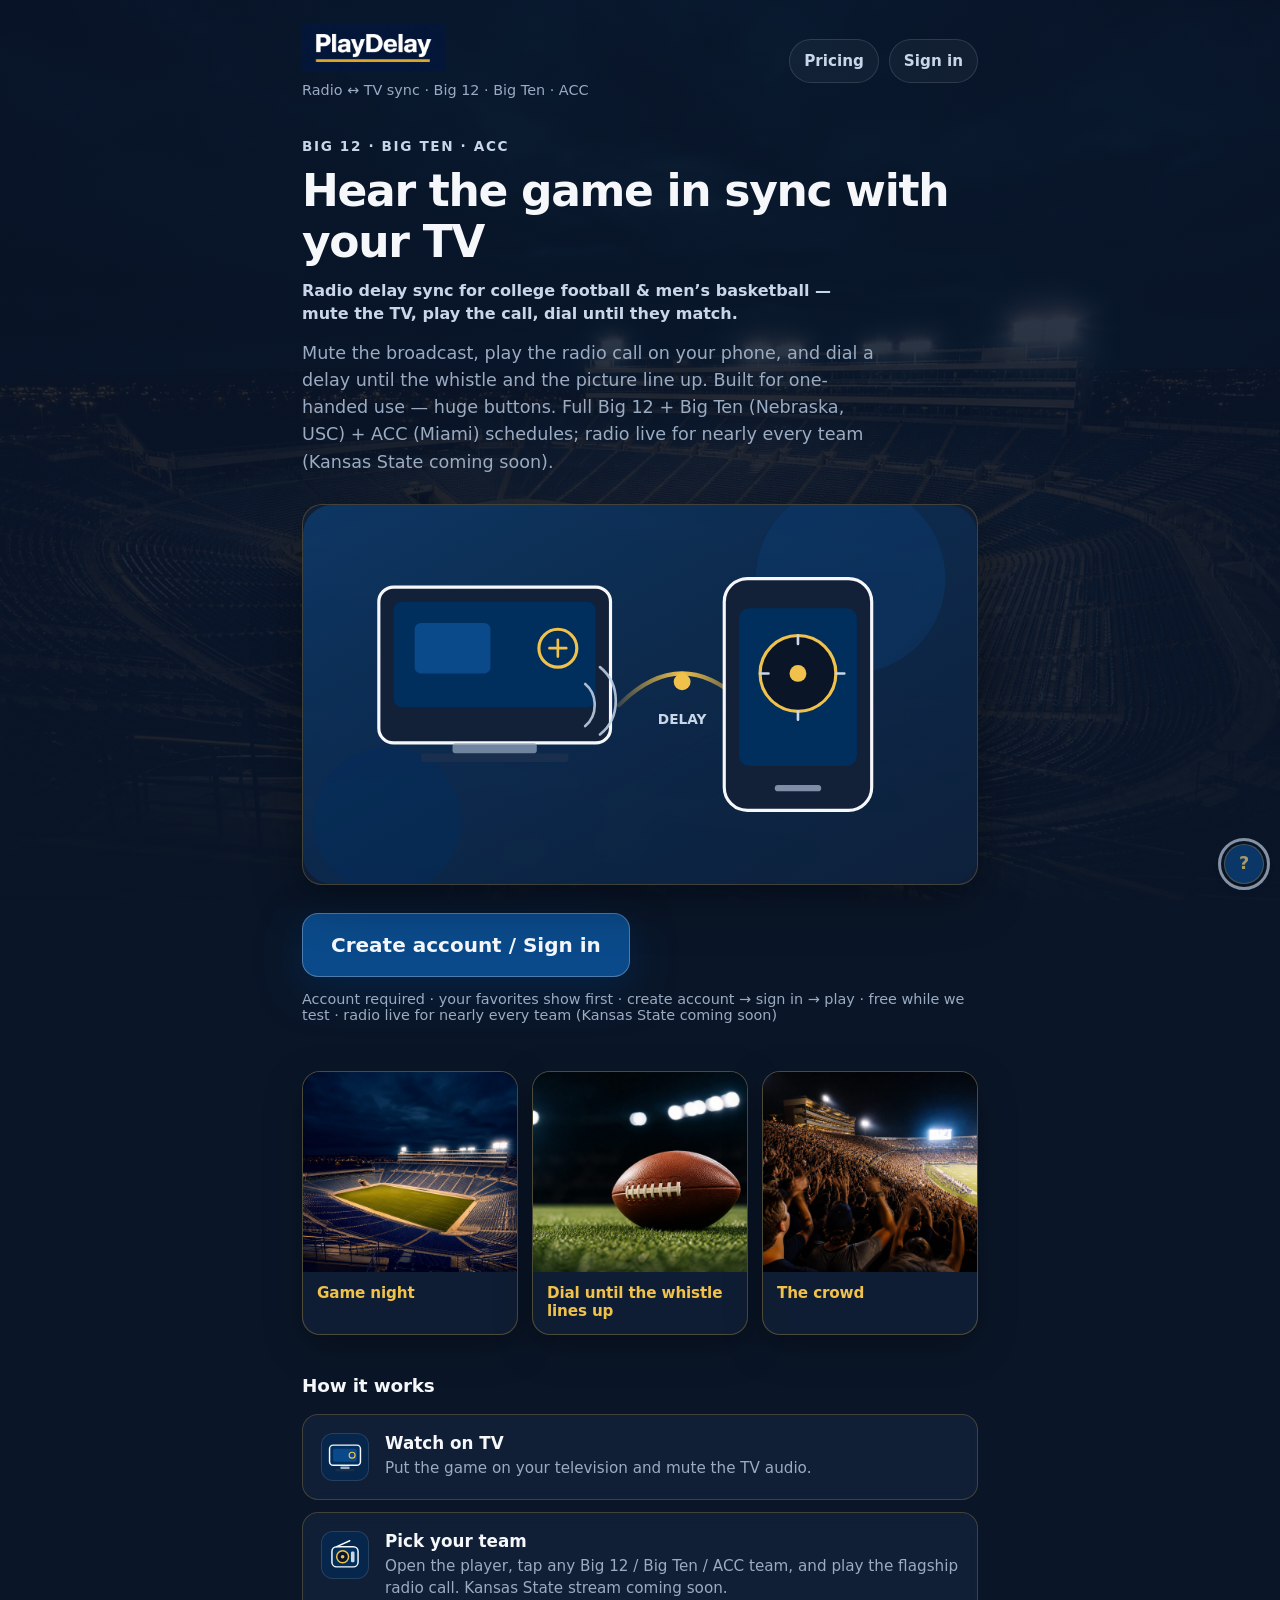
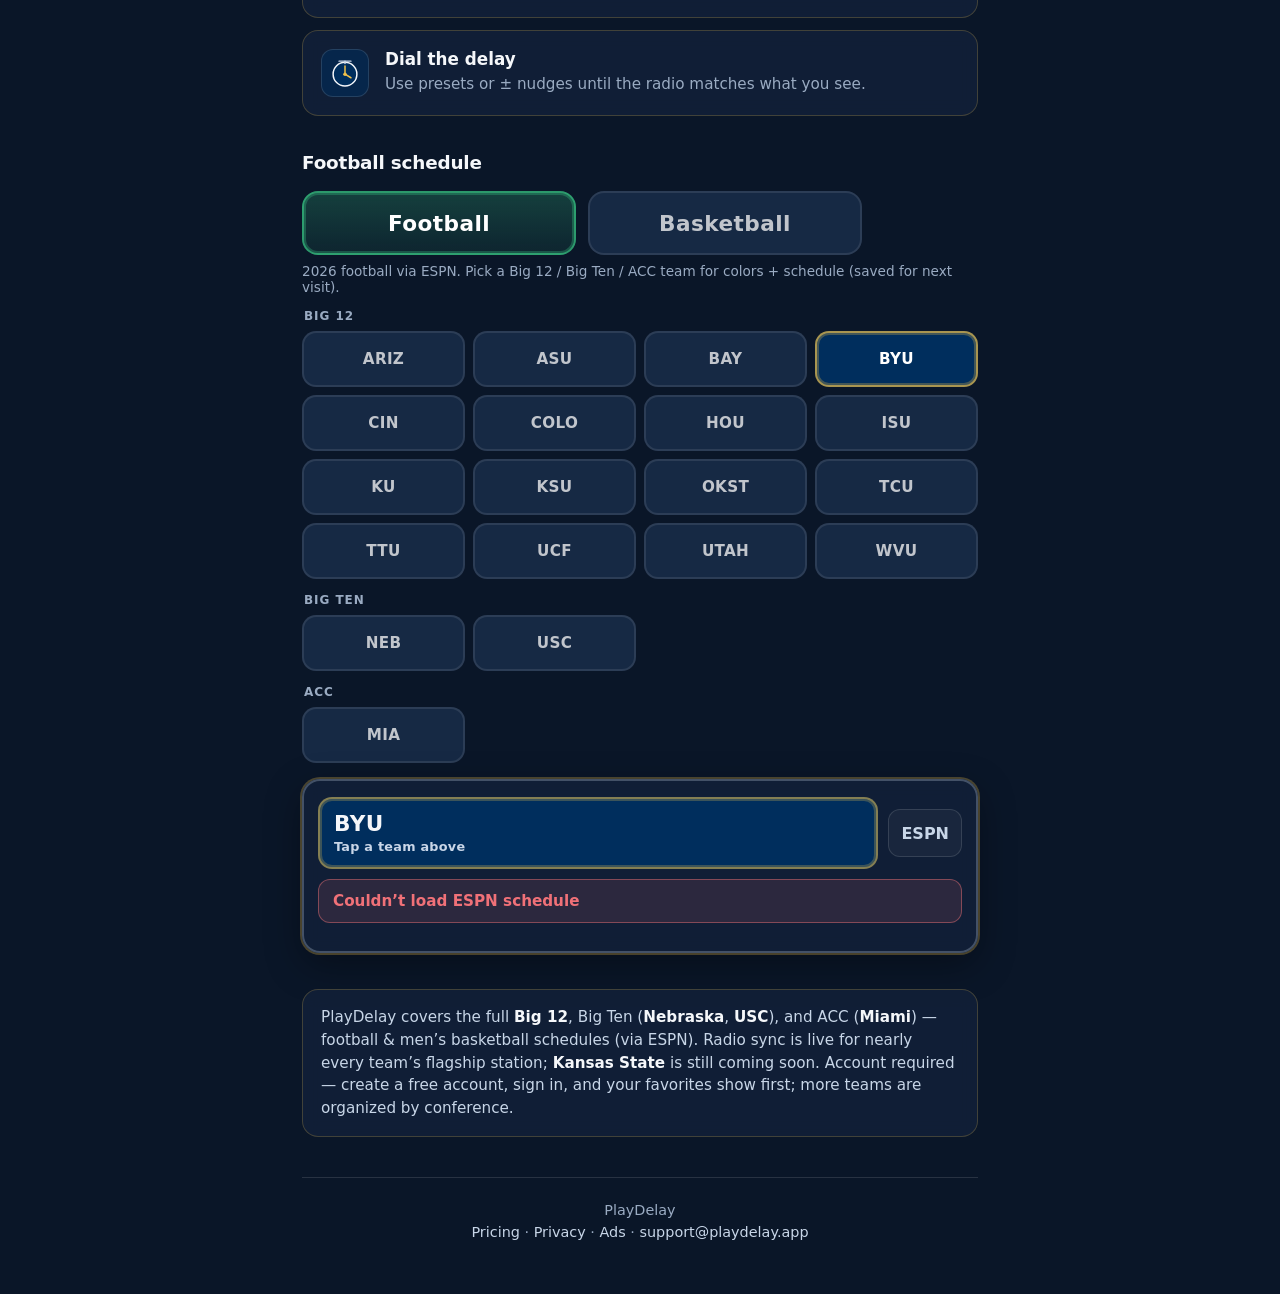
==== commit 32ef1b9c: "Footer Privacy/Ads links + landing ad slot" ====
--- a/index.html
+++ b/index.html
@@ -171,10 +171,18 @@
       </section>
     </main>
 
+    <aside class="pd-ad-wrap" aria-label="Sponsored">
+      <div class="pd-ad" data-ad-slot="" data-ad-place="landing-below-cta"></div>
+    </aside>
+
     <footer class="landing-footer">
       <p>PlayDelay</p>
       <p>
         <a href="pricing.html">Pricing</a>
+        ·
+        <a href="privacy.html">Privacy</a>
+        ·
+        <a href="ads.html">Ads</a>
         ·
         <a href="mailto:support@playdelay.app">support@playdelay.app</a>
       </p>
@@ -185,5 +193,6 @@
   <script src="landing-theme.js"></script>
   <script src="schedule.js"></script>
   <script src="support-chat.js?v=fav1"></script>
+  <script src="ads.js"></script>
 </body>
 </html>
--- a/styles.css
+++ b/styles.css
@@ -307,7 +307,8 @@
   box-shadow: inset 0 0 0 2px rgba(255, 255, 255, 0.2);
 }
 
-.sync-tip {
+.sync-tip,
+.sync-howto {
   margin: 4px 0 0;
   padding: 14px 16px;
   border-radius: var(--radius);
@@ -316,6 +317,38 @@
   color: var(--accent-soft);
   font-size: 0.95rem;
   line-height: 1.45;
+}
+
+.sync-howto {
+  margin: 8px 0 12px;
+  padding: 18px 18px 16px;
+}
+
+.sync-howto-title {
+  margin: 0 0 12px;
+  font-size: 1.2rem;
+  font-weight: 700;
+  color: var(--text);
+  letter-spacing: 0.01em;
+}
+
+.sync-howto-list {
+  margin: 0;
+  padding: 0 0 0 1.35em;
+  display: grid;
+  gap: 10px;
+  color: var(--accent-soft);
+  font-size: 1.05rem;
+  line-height: 1.5;
+}
+
+.sync-howto-list li {
+  padding-left: 0.15em;
+}
+
+.sync-howto-list strong {
+  color: var(--text);
+  font-weight: 700;
 }
 
 .shortcuts {
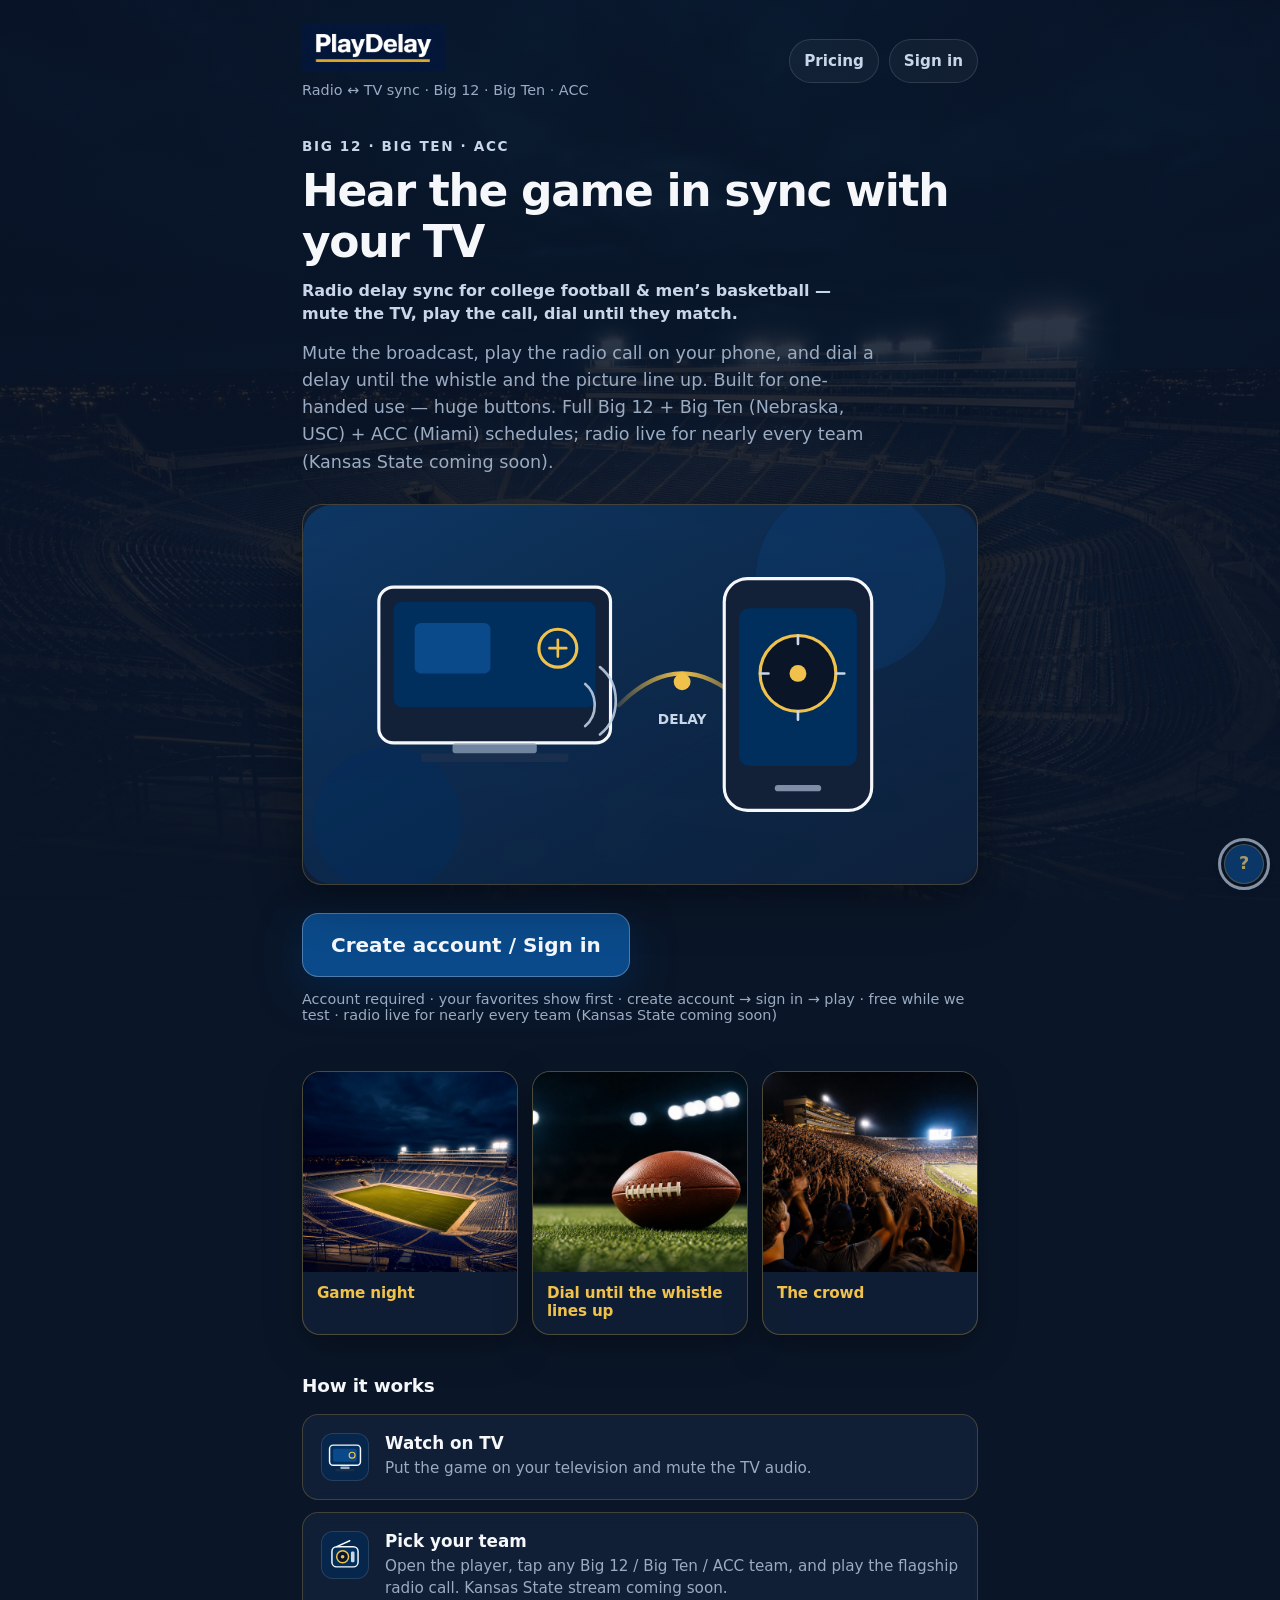
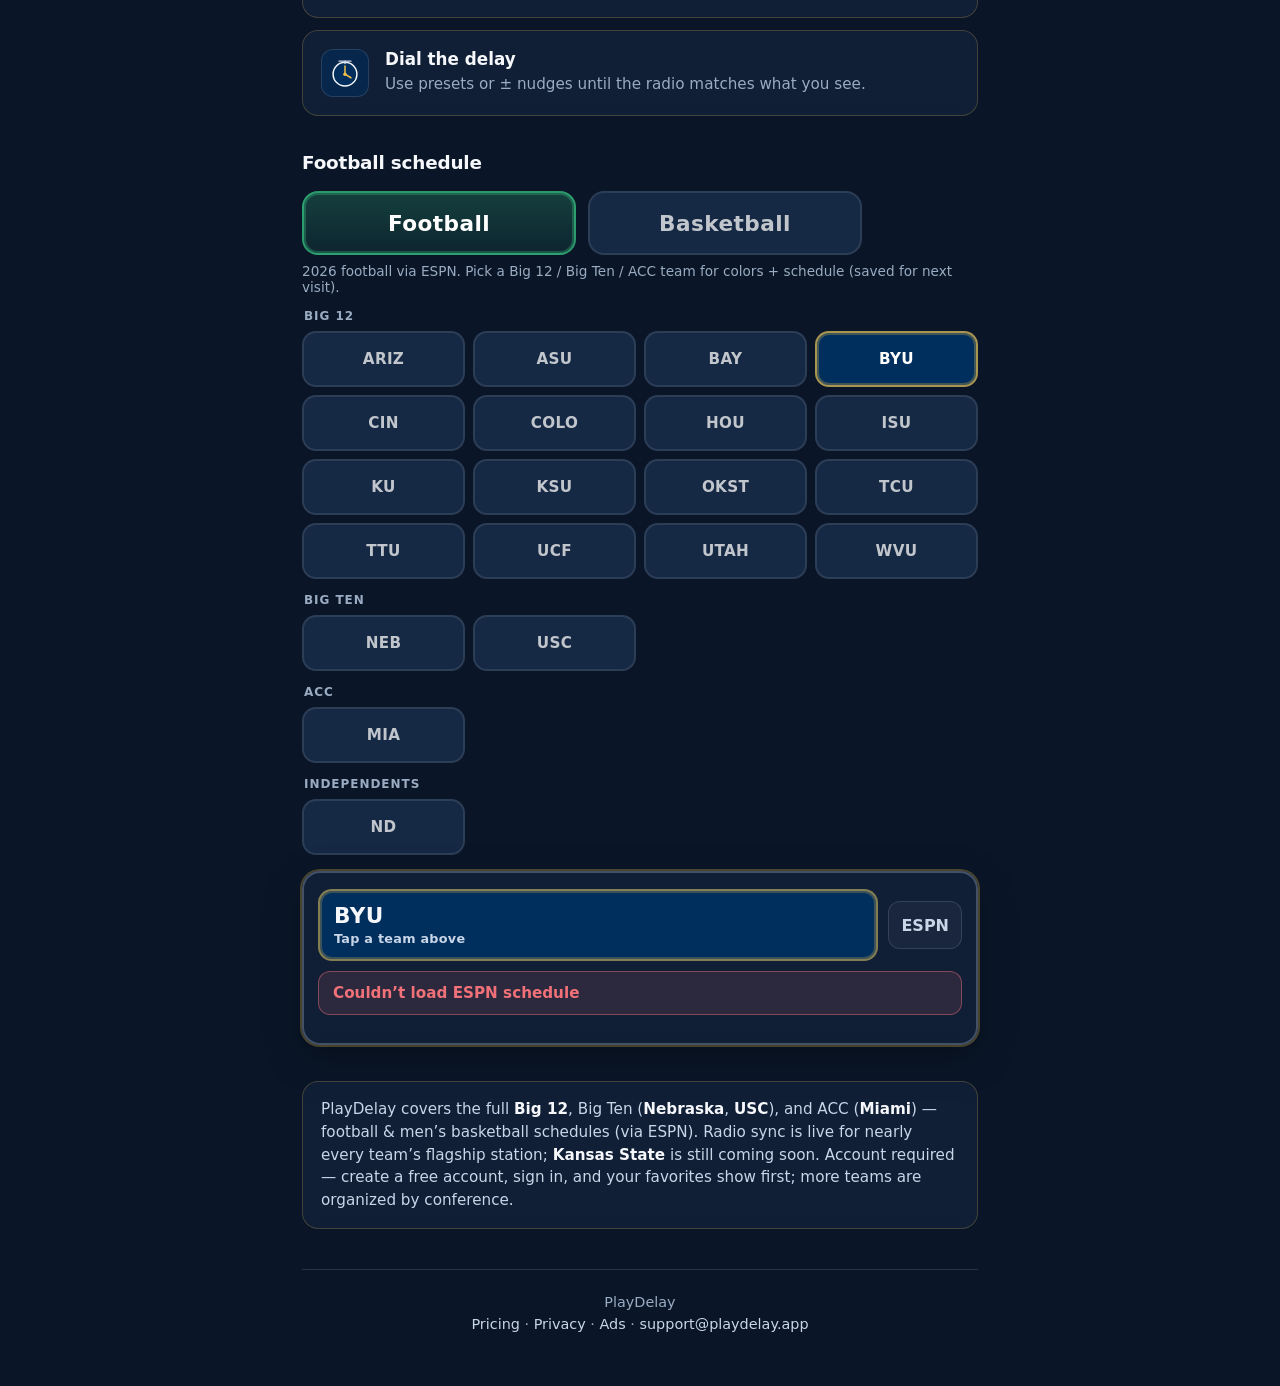
==== commit 719bac97: "Add Notre Dame (Independents) with Sports Radio 960 WSBT flagship stream" ====
--- a/index.html
+++ b/index.html
@@ -10,7 +10,7 @@
       var ok = {
         arizona:1, asu:1, baylor:1, byu:1, cincinnati:1, colorado:1, houston:1,
         iowa_state:1, kansas:1, kansas_state:1, oklahoma_state:1, tcu:1,
-        texas_tech:1, ucf:1, utah:1, west_virginia:1, nebraska:1, usc:1, miami:1
+        texas_tech:1, ucf:1, utah:1, west_virginia:1, nebraska:1, usc:1, miami:1, notre_dame:1
       };
       if (t && ok[t]) document.documentElement.dataset.team = t;
     } catch (e) {}
--- a/styles.css
+++ b/styles.css
@@ -2639,3 +2639,41 @@
     max-width: 320px;
   }
 }
+
+
+/* Legal / AdSense placeholders — never overlay player controls */
+.legal-page .legal-main {{
+  max-width: 42rem;
+  margin: 0 auto;
+  padding: 1.25rem 1rem 2.5rem;
+  line-height: 1.55;
+}}
+.legal-page .legal-main h1 {{
+  font-size: 1.75rem;
+  margin: 0 0 0.5rem;
+}}
+.legal-page .legal-main h2 {{
+  font-size: 1.15rem;
+  margin: 1.5rem 0 0.5rem;
+}}
+.legal-page .legal-updated {{
+  opacity: 0.75;
+  font-size: 0.9rem;
+}}
+.pd-ad-wrap {{
+  margin: 1.25rem auto 0.5rem;
+  max-width: 42rem;
+  min-height: 0;
+  padding: 0 1rem;
+}}
+.pd-ad {{
+  min-height: 0;
+  border-radius: 10px;
+  overflow: hidden;
+}}
+.player-footer {{
+  margin-top: 0.5rem;
+  padding-bottom: 1.5rem;
+  text-align: center;
+  font-size: 0.85rem;
+}}
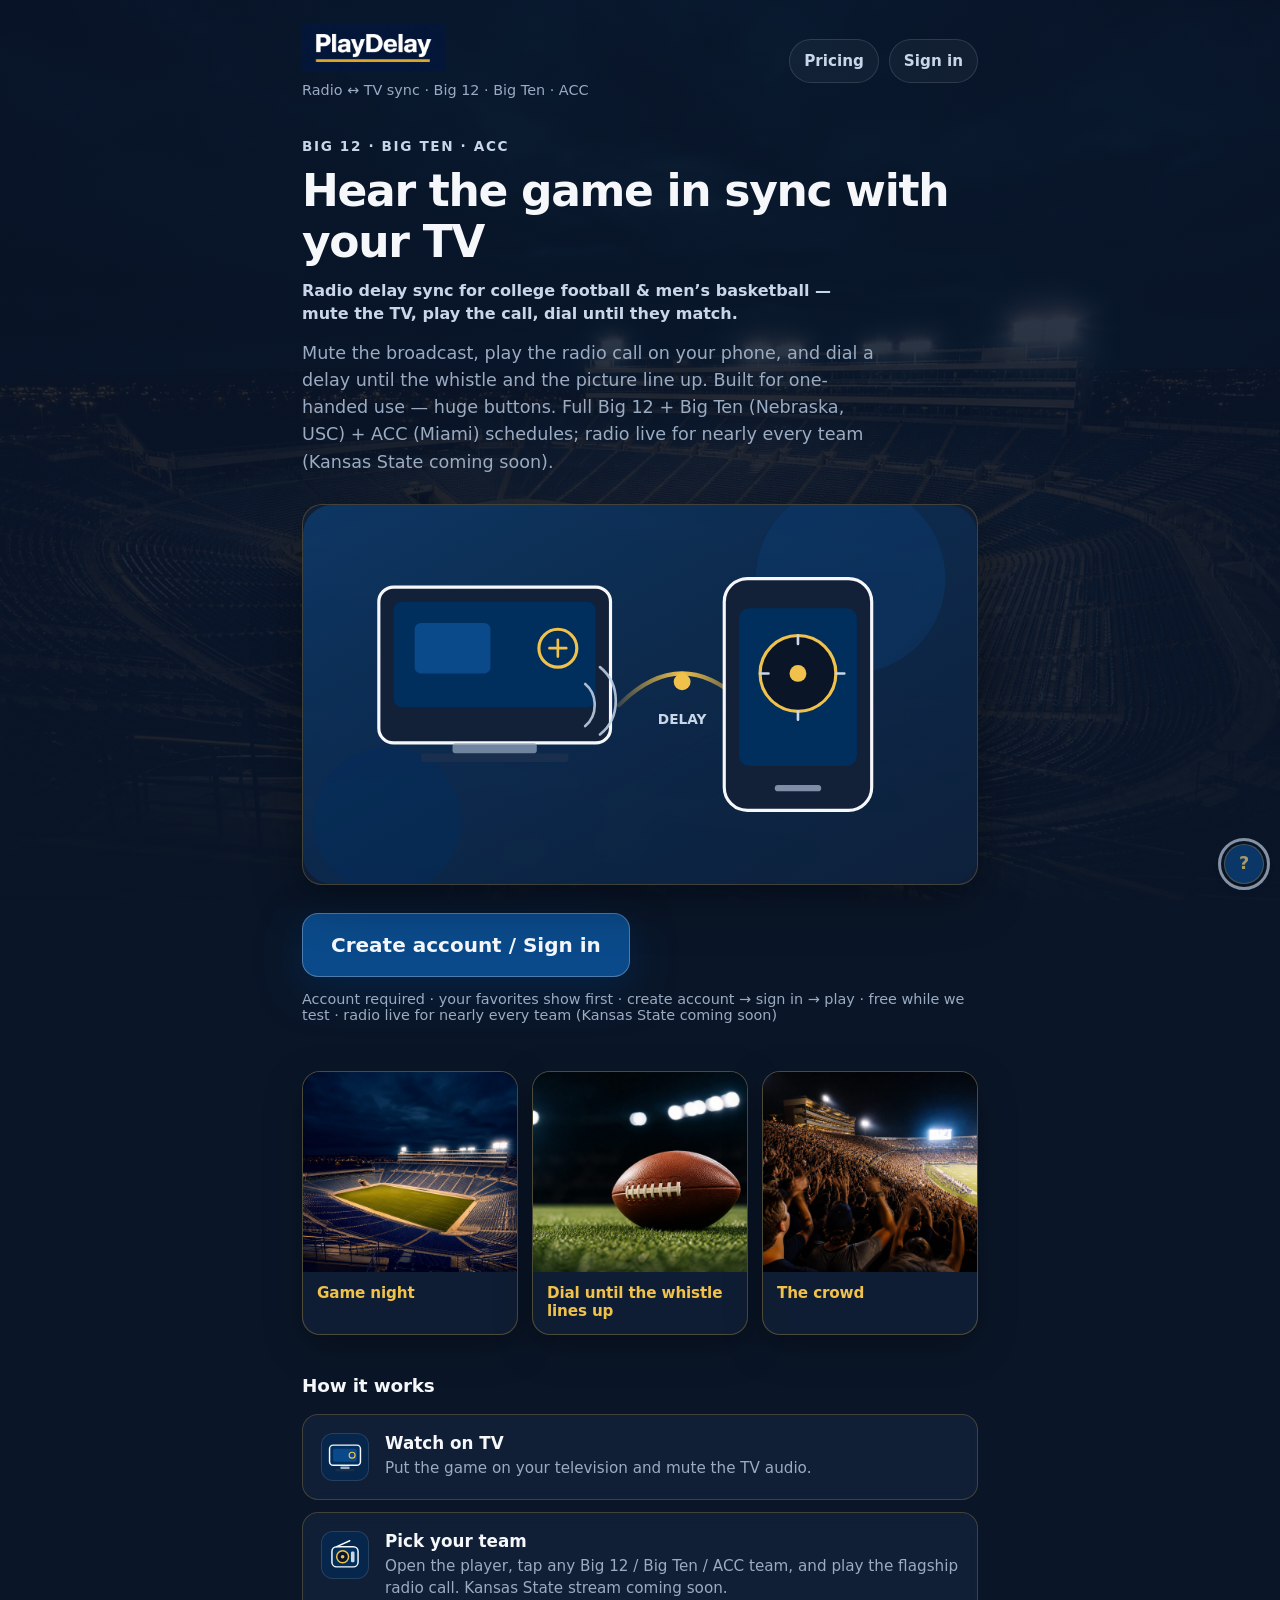
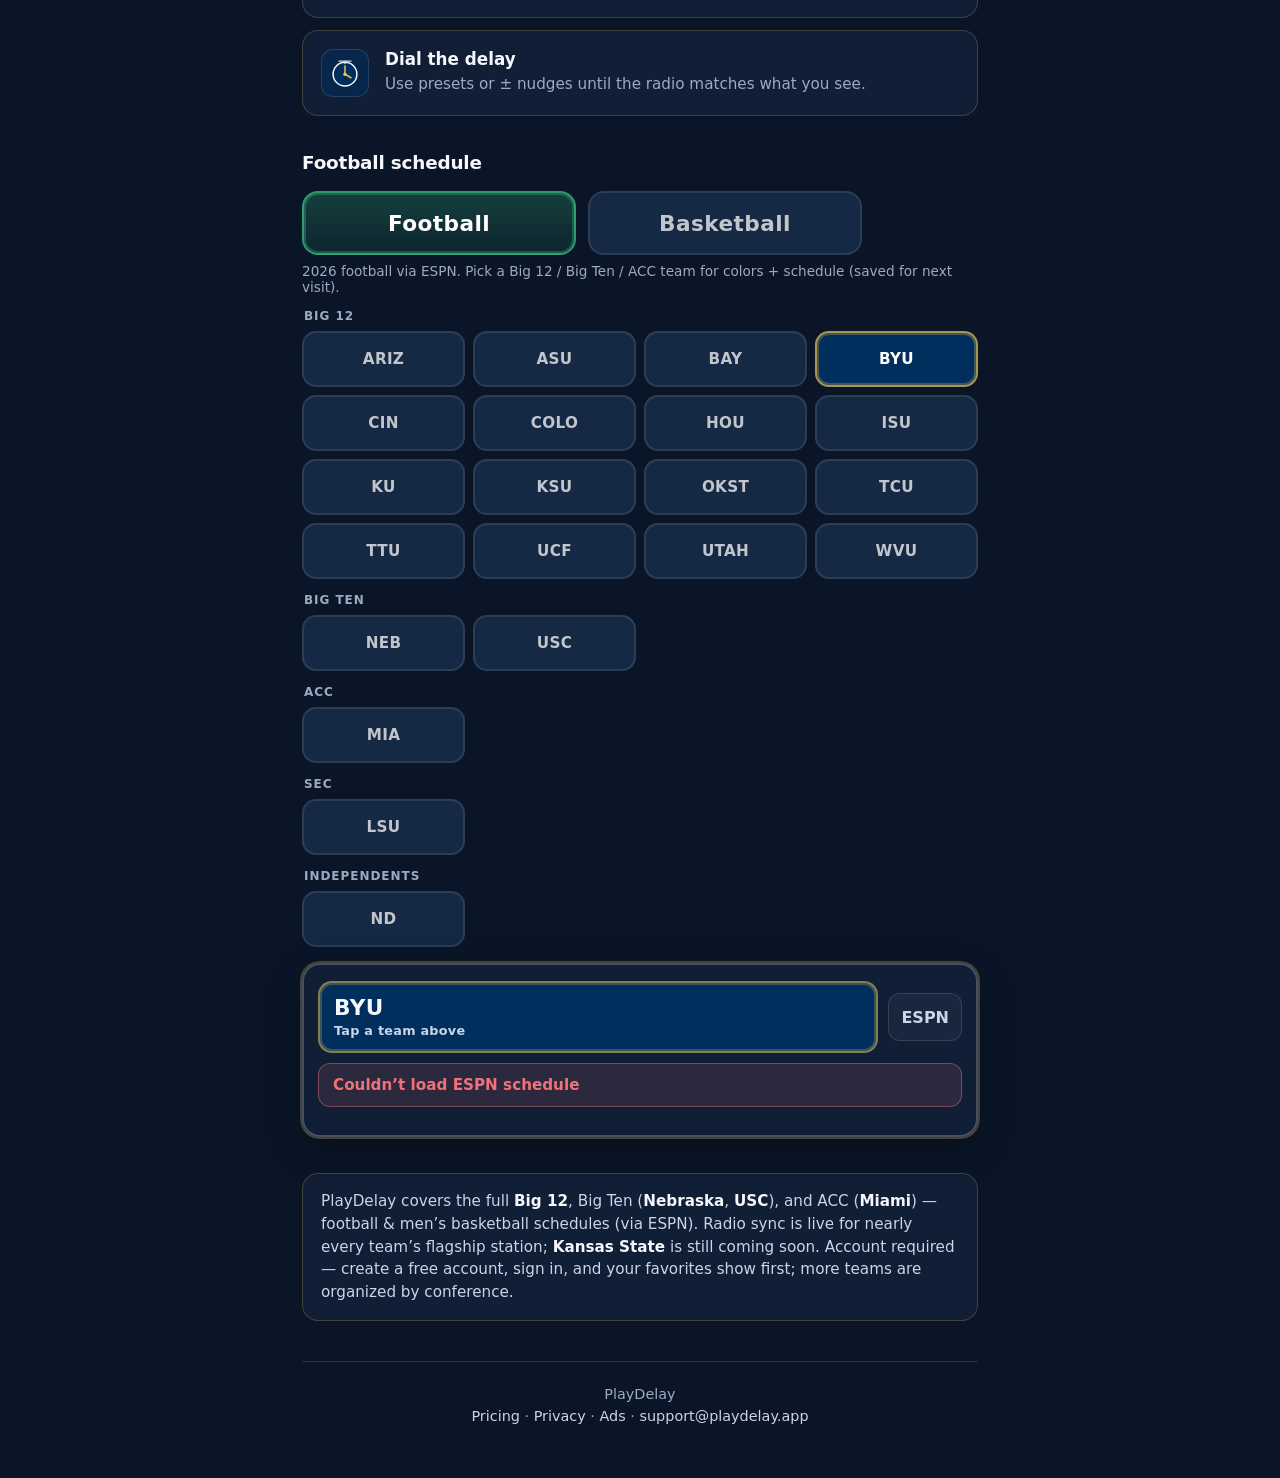
==== commit 03ff68a1: "Add LSU (SEC) with Eagle 98.1 WDGL flagship stream" ====
--- a/index.html
+++ b/index.html
@@ -10,7 +10,7 @@
       var ok = {
         arizona:1, asu:1, baylor:1, byu:1, cincinnati:1, colorado:1, houston:1,
         iowa_state:1, kansas:1, kansas_state:1, oklahoma_state:1, tcu:1,
-        texas_tech:1, ucf:1, utah:1, west_virginia:1, nebraska:1, usc:1, miami:1, notre_dame:1
+        texas_tech:1, ucf:1, utah:1, west_virginia:1, nebraska:1, usc:1, miami:1, notre_dame:1, lsu:1
       };
       if (t && ok[t]) document.documentElement.dataset.team = t;
     } catch (e) {}
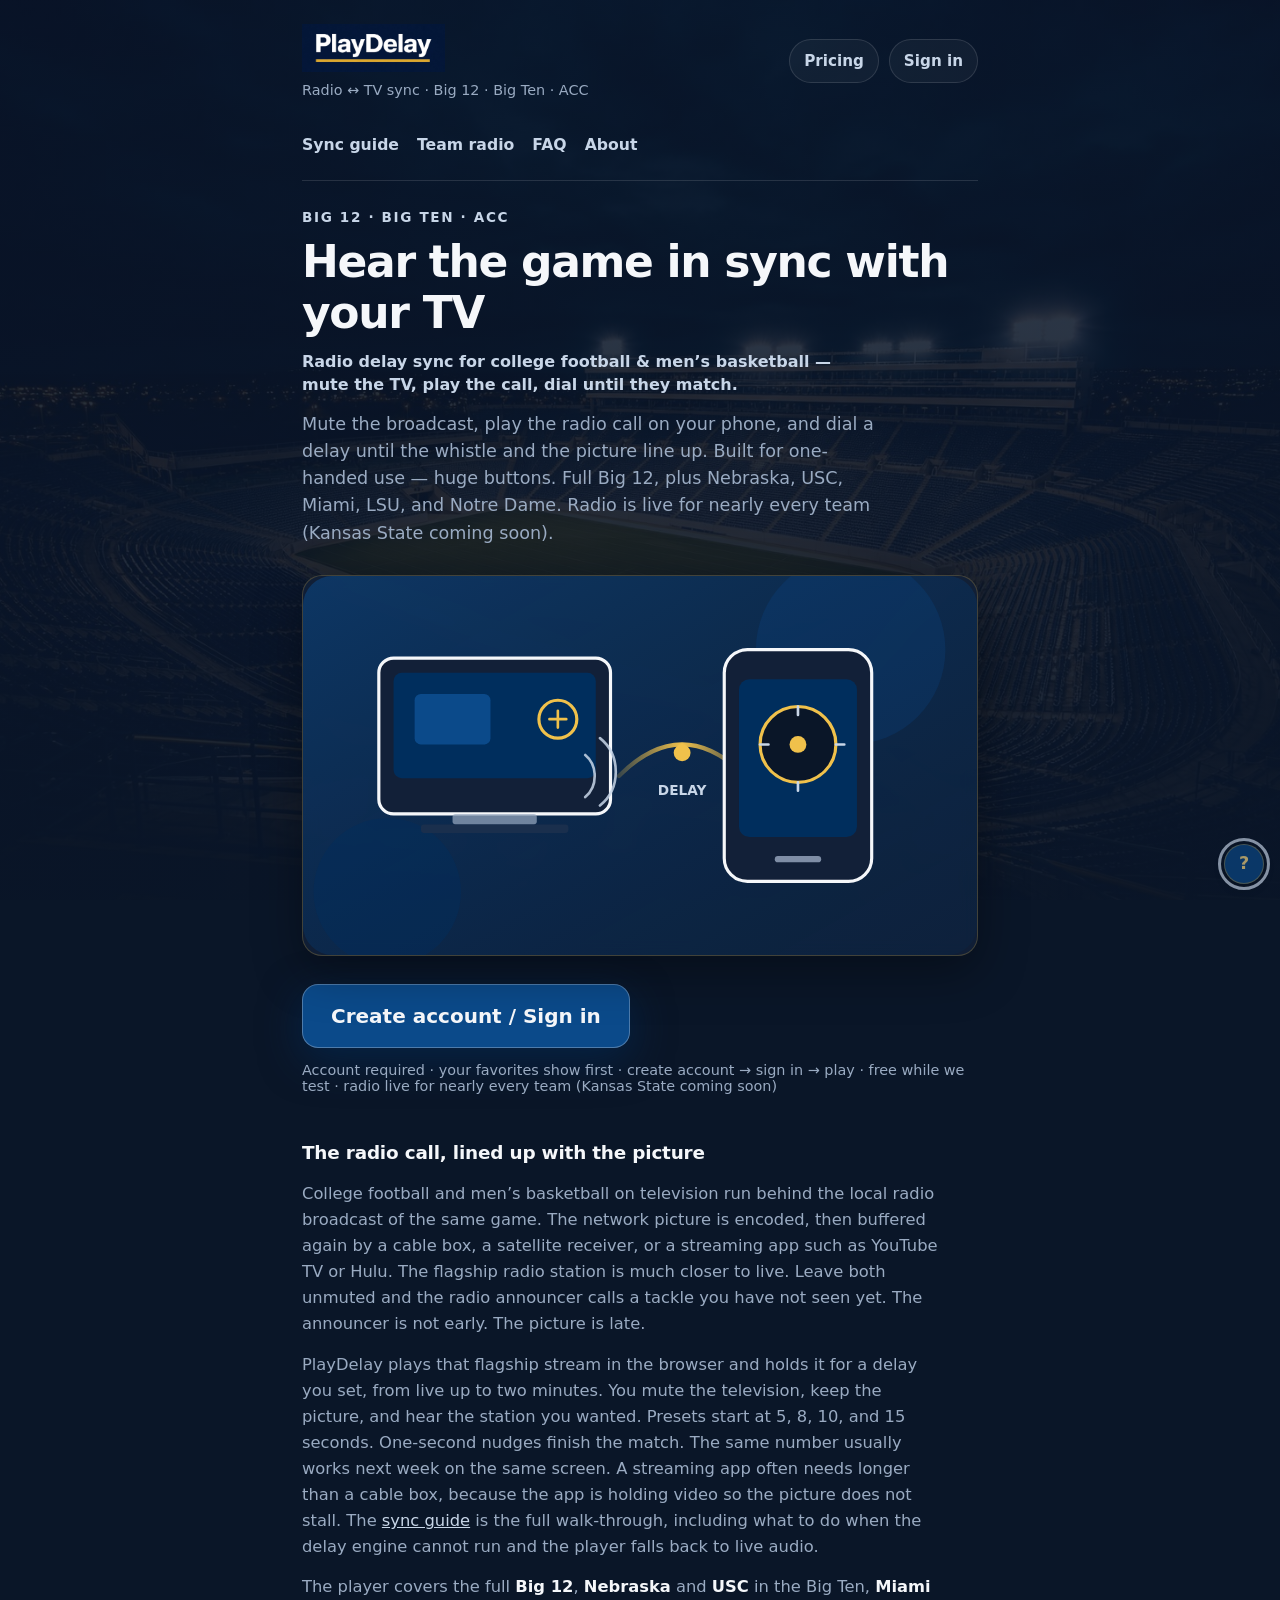
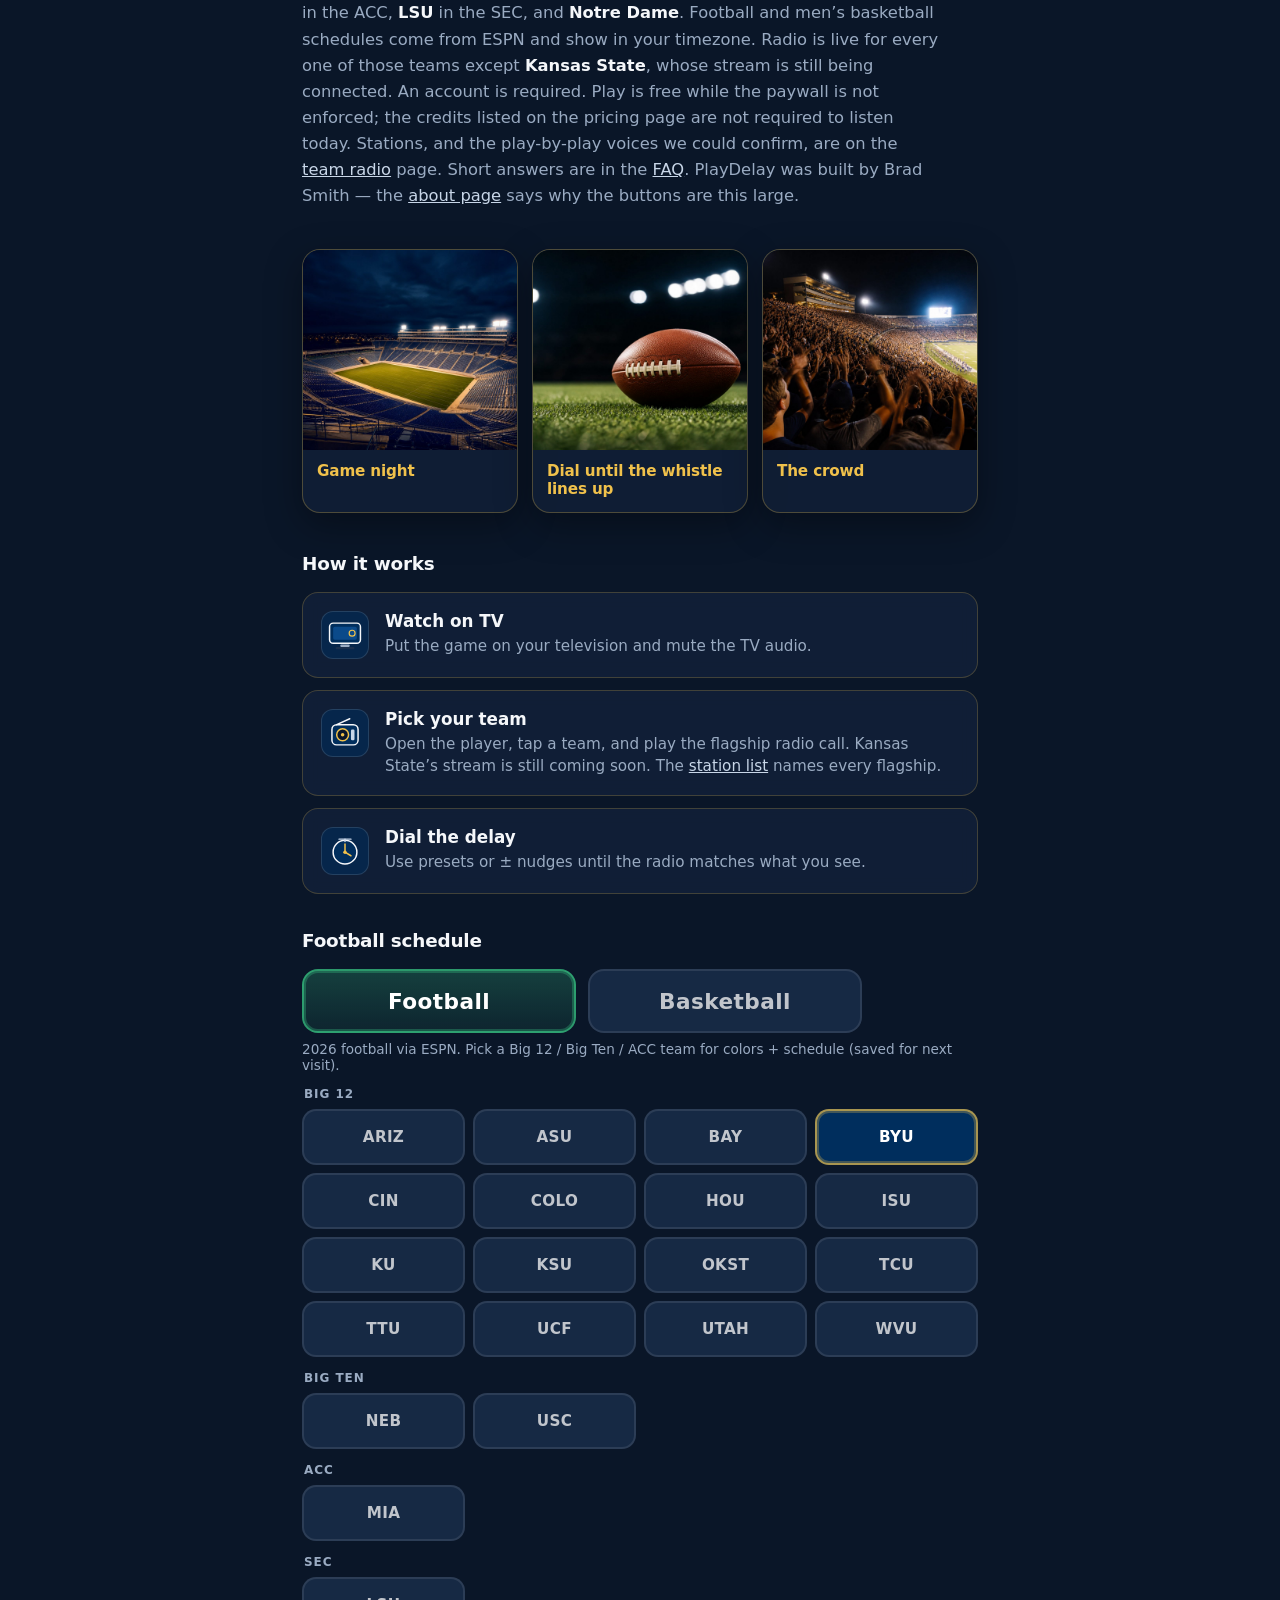
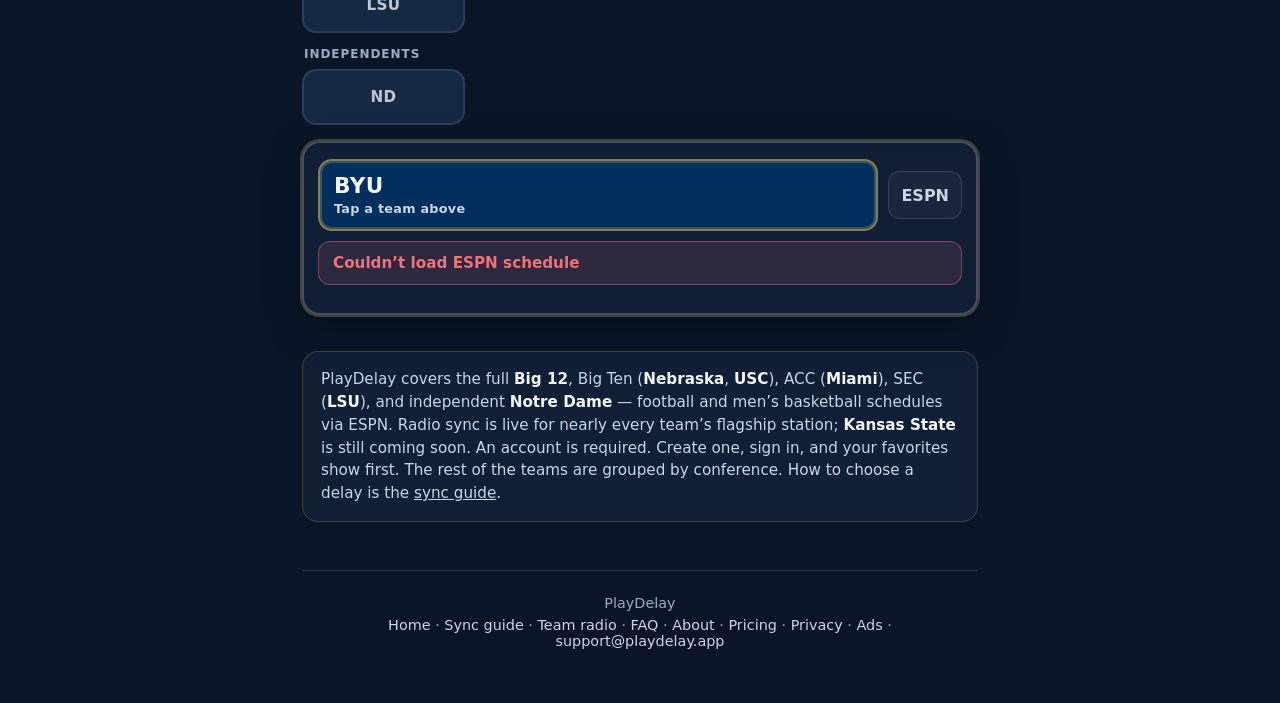
==== commit 60bbeae2: "Keep AdSense off app screens and add publisher pages. The auto-ads loader stays on the home page, th" ====
--- a/index.html
+++ b/index.html
@@ -1,6 +1,9 @@
 <!DOCTYPE html>
 <html lang="en">
 <head>
+<script async src="https://pagead2.googlesyndication.com/pagead/js/adsbygoogle.js?client=ca-pub-4094883618179579"
+     crossorigin="anonymous"></script>
+<meta name="google-adsense-account" content="ca-pub-4094883618179579">
   <meta charset="utf-8" />
   <meta name="viewport" content="width=device-width, initial-scale=1, viewport-fit=cover" />
   <meta name="theme-color" content="#0a1628" />
@@ -50,7 +53,7 @@
   }
   </script>
   <link rel="manifest" href="manifest.webmanifest" />
-  <link rel="stylesheet" href="styles.css?v=logo3" />
+  <link rel="stylesheet" href="styles.css?v=content1" />
 </head>
 <body class="landing env-landing">
   <div class="landing-shell">
@@ -64,6 +67,12 @@
         <a class="nav-link" href="login.html?next=player.html">Sign in</a>
       </div>
     </header>
+    <nav class="landing-links" aria-label="Guides">
+      <a href="guide.html">Sync guide</a>
+      <a href="radio.html">Team radio</a>
+      <a href="faq.html">FAQ</a>
+      <a href="about.html">About</a>
+    </nav>
 
     <main>
       <section class="hero" aria-labelledby="hero-title">
@@ -73,7 +82,7 @@
         <p class="hero-lead">
           Mute the broadcast, play the radio call on your phone, and dial a delay
           until the whistle and the picture line up. Built for one-handed use —
-          huge buttons. Full Big 12 + Big Ten (Nebraska, USC) + ACC (Miami) schedules; radio live for nearly every team (Kansas State coming soon).
+          huge buttons. Full Big 12, plus Nebraska, USC, Miami, LSU, and Notre Dame. Radio is live for nearly every team (Kansas State coming soon).
         </p>
         <figure class="hero-art">
           <img
@@ -89,6 +98,18 @@
         <p class="hero-note">Account required · your favorites show first · create account → sign in → play · free while we test · radio live for nearly every team (Kansas State coming soon)</p>
       </section>
 
+      <section class="home-copy" aria-labelledby="home-copy-title">
+        <h2 id="home-copy-title" class="section-title">The radio call, lined up with the picture</h2>
+        <p>
+          College football and men’s basketball on television run behind the local radio broadcast of the same game. The network picture is encoded, then buffered again by a cable box, a satellite receiver, or a streaming app such as YouTube TV or Hulu. The flagship radio station is much closer to live. Leave both unmuted and the radio announcer calls a tackle you have not seen yet. The announcer is not early. The picture is late.
+        </p>
+        <p>
+          PlayDelay plays that flagship stream in the browser and holds it for a delay you set, from live up to two minutes. You mute the television, keep the picture, and hear the station you wanted. Presets start at 5, 8, 10, and 15 seconds. One-second nudges finish the match. The same number usually works next week on the same screen. A streaming app often needs longer than a cable box, because the app is holding video so the picture does not stall. The <a href="guide.html">sync guide</a> is the full walk-through, including what to do when the delay engine cannot run and the player falls back to live audio.
+        </p>
+        <p>
+          The player covers the full <strong>Big 12</strong>, <strong>Nebraska</strong> and <strong>USC</strong> in the Big Ten, <strong>Miami</strong> in the ACC, <strong>LSU</strong> in the SEC, and <strong>Notre Dame</strong>. Football and men’s basketball schedules come from ESPN and show in your timezone. Radio is live for every one of those teams except <strong>Kansas State</strong>, whose stream is still being connected. An account is required. Play is free while the paywall is not enforced; the credits listed on the pricing page are not required to listen today. Stations, and the play-by-play voices we could confirm, are on the <a href="radio.html">team radio</a> page. Short answers are in the <a href="faq.html">FAQ</a>. PlayDelay was built by Brad Smith — the <a href="about.html">about page</a> says why the buttons are this large.
+        </p>
+      </section>
 
       <section class="env-gallery" aria-label="Game night atmosphere">
         <figure class="env-card">
@@ -140,7 +161,7 @@
             <img class="step-icon" src="assets/icon-radio.svg" width="48" height="48" alt="" />
             <div>
               <h3>Pick your team</h3>
-              <p>Open the player, tap any Big 12 / Big Ten / ACC team, and play the flagship radio call. Kansas State stream coming soon.</p>
+              <p>Open the player, tap a team, and play the flagship radio call. Kansas State’s stream is still coming soon. The <a href="radio.html">station list</a> names every flagship.</p>
             </div>
           </li>
           <li class="step-card">
@@ -164,9 +185,9 @@
 
       <section class="focus-note" aria-label="Scope">
         <p>
-          PlayDelay covers the full <strong>Big 12</strong>, Big Ten (<strong>Nebraska</strong>, <strong>USC</strong>), and ACC (<strong>Miami</strong>) — football &amp; men’s basketball schedules (via ESPN). Radio sync is live for
+          PlayDelay covers the full <strong>Big 12</strong>, Big Ten (<strong>Nebraska</strong>, <strong>USC</strong>), ACC (<strong>Miami</strong>), SEC (<strong>LSU</strong>), and independent <strong>Notre Dame</strong> — football and men’s basketball schedules via ESPN. Radio sync is live for
           nearly every team’s flagship station; <strong>Kansas State</strong> is still coming soon.
-          Account required — create a free account, sign in, and your favorites show first; more teams are organized by conference.
+          An account is required. Create one, sign in, and your favorites show first. The rest of the teams are grouped by conference. How to choose a delay is the <a href="guide.html">sync guide</a>.
         </p>
       </section>
     </main>
@@ -178,6 +199,16 @@
     <footer class="landing-footer">
       <p>PlayDelay</p>
       <p>
+        <a href="index.html">Home</a>
+        ·
+        <a href="guide.html">Sync guide</a>
+        ·
+        <a href="radio.html">Team radio</a>
+        ·
+        <a href="faq.html">FAQ</a>
+        ·
+        <a href="about.html">About</a>
+        ·
         <a href="pricing.html">Pricing</a>
         ·
         <a href="privacy.html">Privacy</a>
@@ -191,7 +222,7 @@
   <script src="teams.js"></script>
   <script src="usage.js"></script>
   <script src="landing-theme.js"></script>
-  <script src="schedule.js"></script>
+  <script src="schedule.js?v=20261110"></script>
   <script src="support-chat.js?v=fav1"></script>
   <script src="ads.js"></script>
 </body>
--- a/styles.css
+++ b/styles.css
@@ -2641,39 +2641,237 @@
 }
 
 
-/* Legal / AdSense placeholders — never overlay player controls */
-.legal-page .legal-main {{
+/* Legal / article pages. Ad placeholders stay empty unless a manual slot is set. */
+.legal-page .legal-main {
   max-width: 42rem;
   margin: 0 auto;
-  padding: 1.25rem 1rem 2.5rem;
+  padding: 1.25rem 0 2.5rem;
   line-height: 1.55;
-}}
-.legal-page .legal-main h1 {{
+}
+.legal-page .legal-main h1 {
   font-size: 1.75rem;
   margin: 0 0 0.5rem;
-}}
-.legal-page .legal-main h2 {{
+}
+.legal-page .legal-main h2 {
   font-size: 1.15rem;
   margin: 1.5rem 0 0.5rem;
-}}
-.legal-page .legal-updated {{
+}
+.legal-page .legal-updated {
   opacity: 0.75;
   font-size: 0.9rem;
-}}
-.pd-ad-wrap {{
+}
+.pd-ad-wrap {
   margin: 1.25rem auto 0.5rem;
   max-width: 42rem;
   min-height: 0;
   padding: 0 1rem;
-}}
-.pd-ad {{
+}
+.pd-ad {
   min-height: 0;
   border-radius: 10px;
   overflow: hidden;
-}}
-.player-footer {{
+}
+.player-footer {
   margin-top: 0.5rem;
   padding-bottom: 1.5rem;
   text-align: center;
   font-size: 0.85rem;
-}}
+}
+
+.landing-links {
+  display: flex;
+  flex-wrap: wrap;
+  gap: 4px 18px;
+  margin: -16px 0 28px;
+  padding-bottom: 14px;
+  border-bottom: 1px solid var(--border);
+}
+
+.landing-links a {
+  color: var(--accent-soft);
+  font-weight: 650;
+  font-size: 0.98rem;
+  text-decoration: none;
+  min-height: 44px;
+  display: inline-flex;
+  align-items: center;
+}
+
+.landing-links a:hover,
+.landing-links a[aria-current="page"] {
+  color: var(--warn);
+}
+
+.home-copy {
+  margin: 0 0 40px;
+  max-width: 40rem;
+}
+
+.home-copy p,
+.article p,
+.article li {
+  font-size: 1.02rem;
+  line-height: 1.6;
+  color: var(--muted);
+}
+
+.home-copy p {
+  margin: 0 0 14px;
+}
+
+.home-copy a,
+.article a {
+  color: var(--accent-soft);
+}
+
+.article {
+  margin: 0 0 36px;
+}
+
+.article h1 {
+  margin: 0 0 12px;
+  font-size: clamp(1.8rem, 5vw, 2.35rem);
+  font-weight: 750;
+  letter-spacing: -0.03em;
+  line-height: 1.15;
+}
+
+.article .article-kicker {
+  margin: 0 0 10px;
+  font-size: 0.85rem;
+  font-weight: 700;
+  letter-spacing: 0.12em;
+  text-transform: uppercase;
+  color: var(--accent-soft);
+}
+
+.article h2 {
+  margin: 1.6rem 0 0.55rem;
+  font-size: 1.2rem;
+  font-weight: 700;
+  letter-spacing: -0.01em;
+  color: var(--white);
+}
+
+.article h3 {
+  margin: 1.15rem 0 0.35rem;
+  font-size: 1.05rem;
+  color: var(--white);
+}
+
+.article p {
+  margin: 0 0 12px;
+}
+
+.article ul,
+.article ol {
+  margin: 0 0 14px;
+  padding-left: 1.25rem;
+}
+
+.article li {
+  margin: 0 0 8px;
+}
+
+.article li strong,
+.article p strong,
+.home-copy strong {
+  color: var(--white);
+  font-weight: 650;
+}
+
+.radio-page .landing-shell {
+  max-width: 880px;
+}
+
+.radio-group {
+  margin: 0 0 28px;
+}
+
+.radio-table-wrap {
+  overflow-x: auto;
+  border: 1px solid rgba(240, 193, 75, 0.22);
+  border-radius: var(--radius);
+  background: rgba(18, 32, 56, 0.88);
+}
+
+.radio-table {
+  width: 100%;
+  border-collapse: collapse;
+  font-size: 0.95rem;
+}
+
+.radio-table th,
+.radio-table td {
+  text-align: left;
+  vertical-align: top;
+  padding: 12px 14px;
+  border-bottom: 1px solid var(--border);
+  line-height: 1.45;
+}
+
+.radio-table tr:last-child td {
+  border-bottom: 0;
+}
+
+.radio-table th {
+  color: var(--accent-soft);
+  font-size: 0.75rem;
+  letter-spacing: 0.06em;
+  text-transform: uppercase;
+  background: rgba(0, 0, 0, 0.18);
+}
+
+.radio-table td:first-child {
+  font-weight: 700;
+  color: var(--white);
+  white-space: nowrap;
+}
+
+.radio-missing {
+  color: var(--muted);
+}
+
+@media (max-width: 640px) {
+  .radio-table thead {
+    display: none;
+  }
+
+  .radio-table,
+  .radio-table tbody,
+  .radio-table tr,
+  .radio-table td {
+    display: block;
+    width: 100%;
+  }
+
+  .radio-table tr {
+    padding: 12px 14px;
+    border-bottom: 1px solid var(--border);
+  }
+
+  .radio-table td {
+    border: 0;
+    padding: 3px 0;
+  }
+
+  .radio-table td::before {
+    content: attr(data-label);
+    display: block;
+    margin-top: 6px;
+    font-size: 0.72rem;
+    font-weight: 700;
+    letter-spacing: 0.06em;
+    text-transform: uppercase;
+    color: var(--accent-soft);
+  }
+
+  .radio-table td:first-child::before {
+    display: none;
+  }
+
+  .radio-table td:first-child {
+    font-size: 1.05rem;
+    padding-bottom: 2px;
+  }
+}
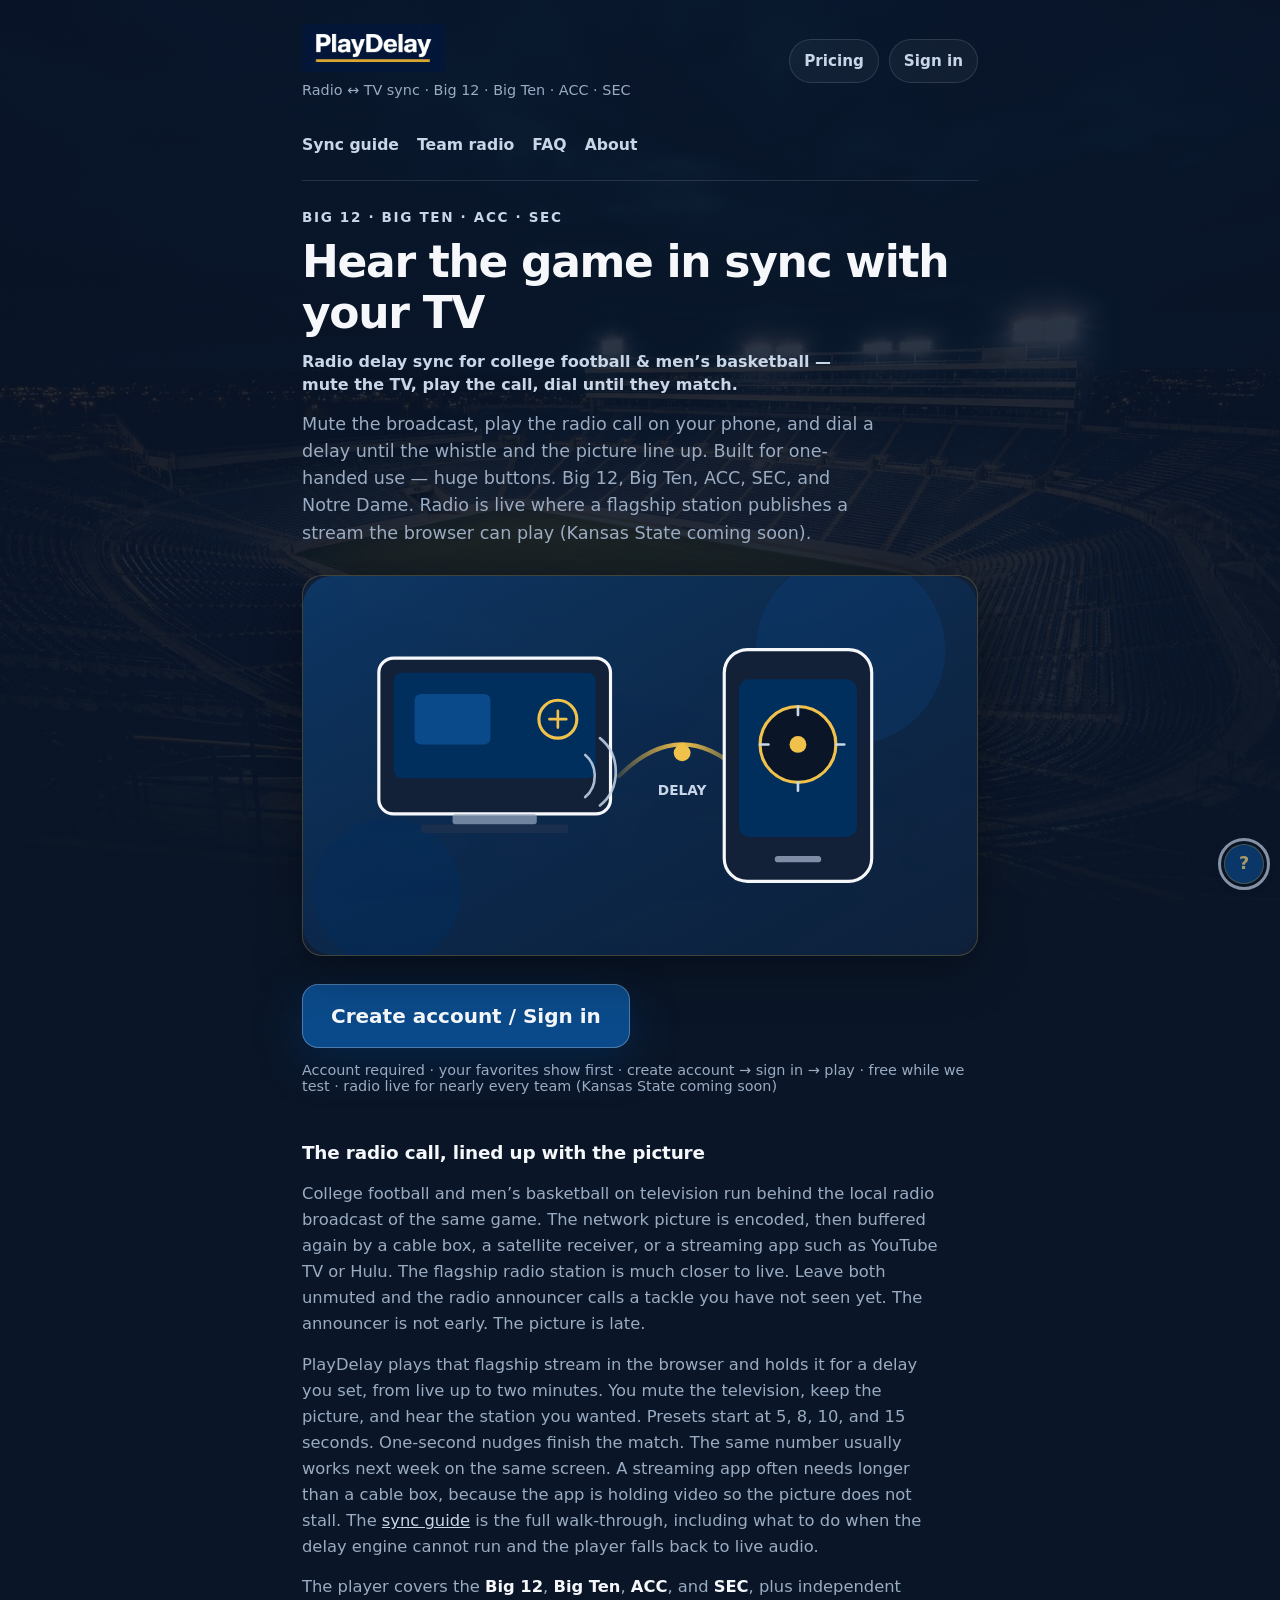
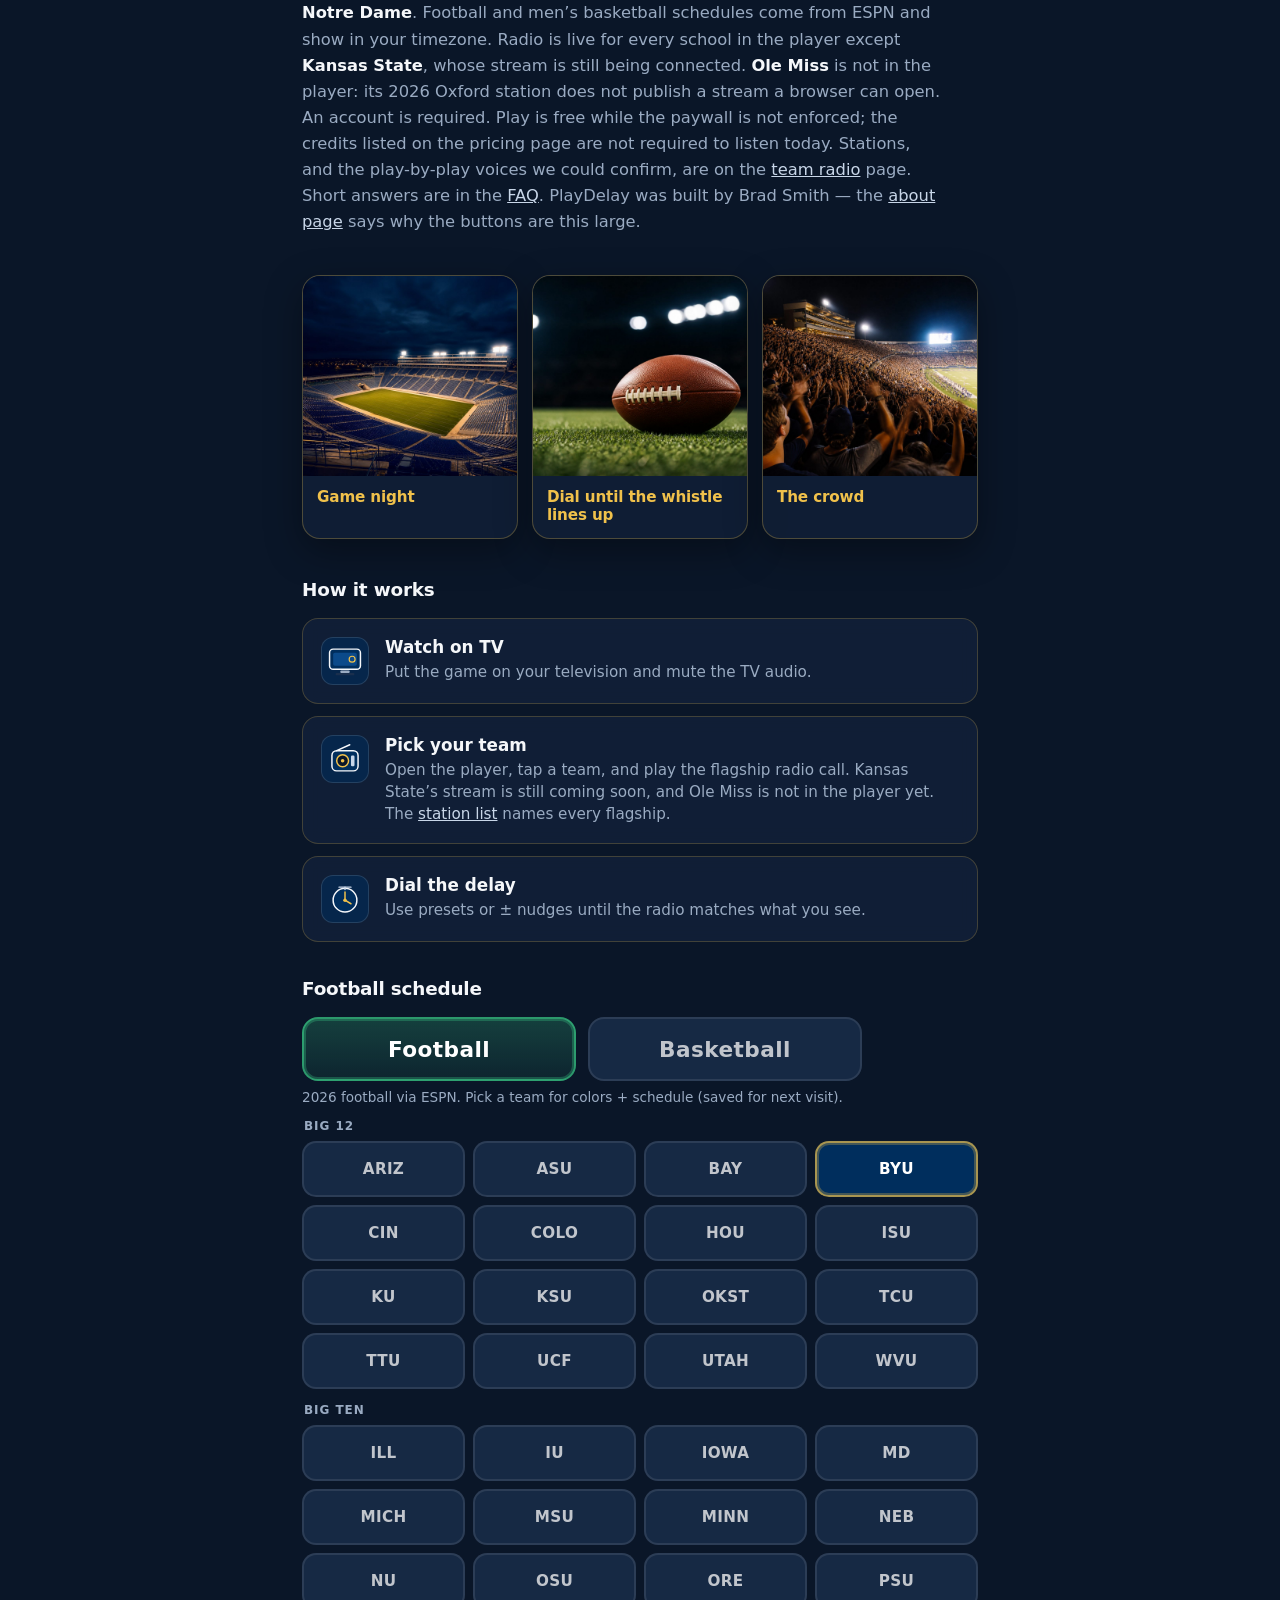
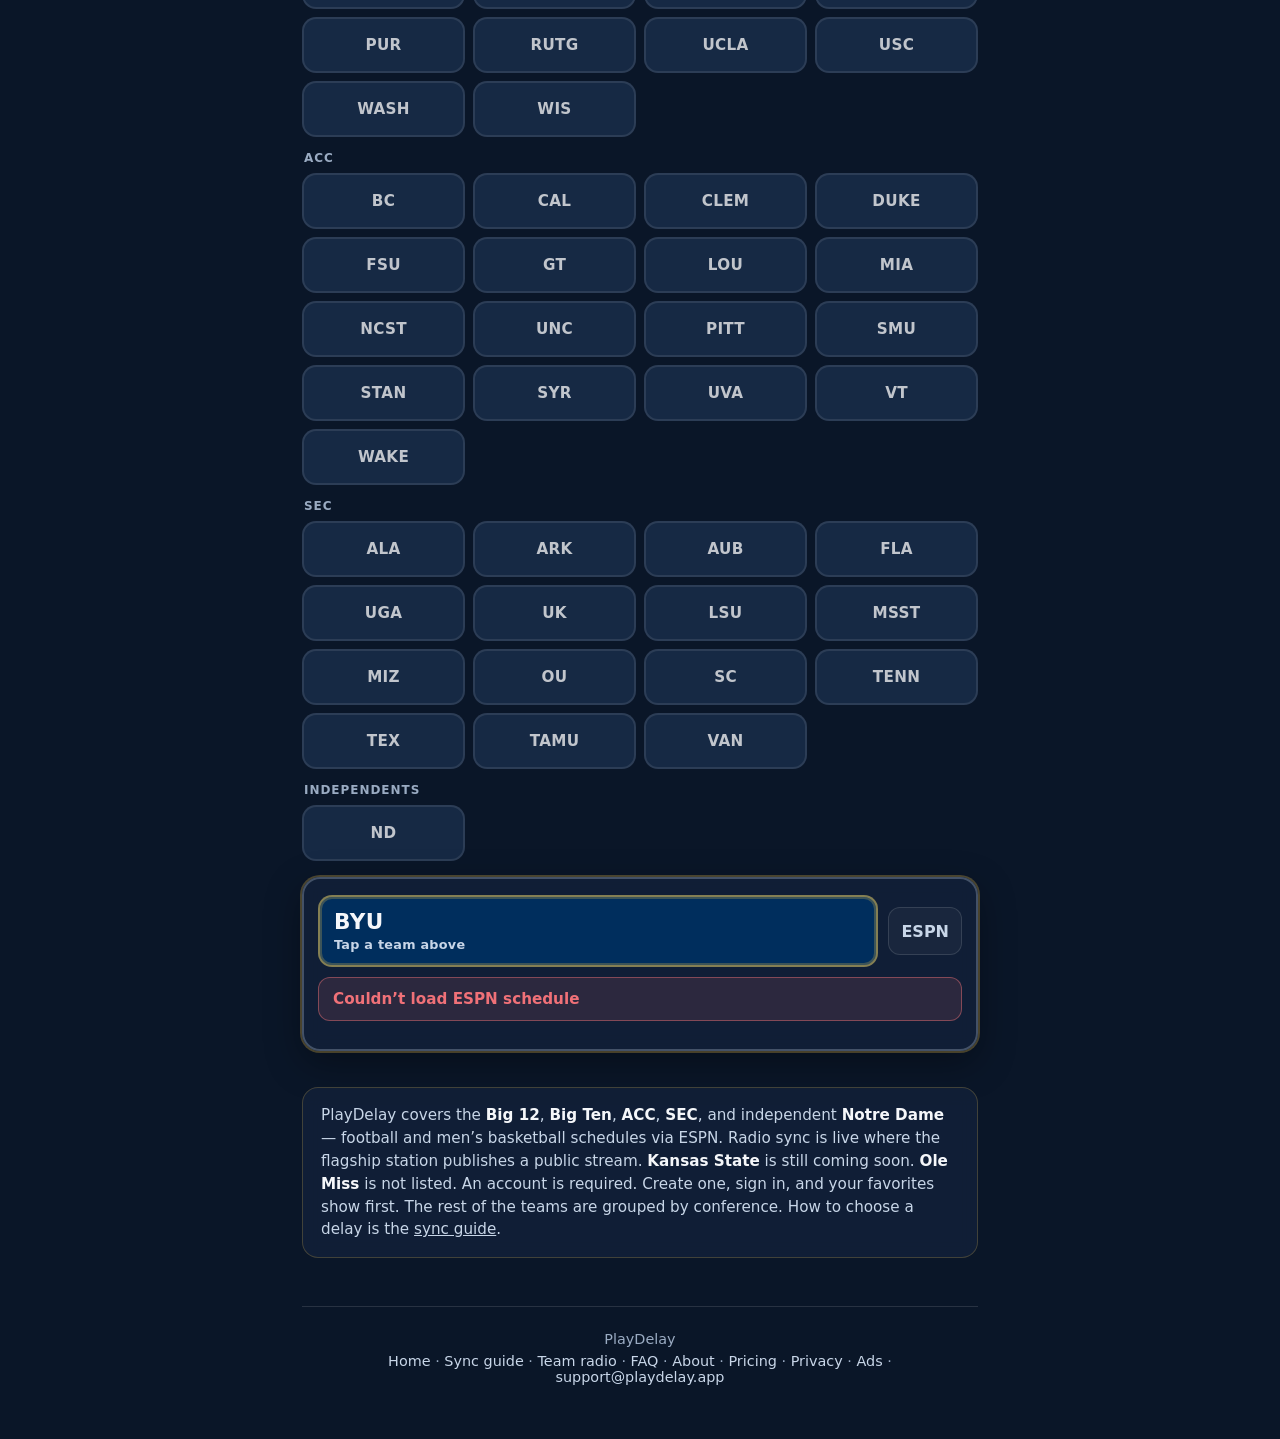
==== commit 74368fe8: "Add playable Power 4 flagship radio streams Wire every 2026 SEC, Big Ten, and ACC school whose footb" ====
--- a/index.html
+++ b/index.html
@@ -13,7 +13,16 @@
       var ok = {
         arizona:1, asu:1, baylor:1, byu:1, cincinnati:1, colorado:1, houston:1,
         iowa_state:1, kansas:1, kansas_state:1, oklahoma_state:1, tcu:1,
-        texas_tech:1, ucf:1, utah:1, west_virginia:1, nebraska:1, usc:1, miami:1, notre_dame:1, lsu:1
+        texas_tech:1, ucf:1, utah:1, west_virginia:1, nebraska:1, usc:1, miami:1,
+        notre_dame:1, lsu:1, alabama:1, arkansas:1, auburn:1, boston_college:1,
+        california:1, clemson:1, duke:1, florida:1, florida_state:1, georgia:1,
+        georgia_tech:1, illinois:1, indiana:1, iowa:1, kentucky:1, louisville:1,
+        maryland:1, michigan:1, michigan_state:1, minnesota:1, mississippi_state:1,
+        missouri:1, nc_state:1, north_carolina:1, northwestern:1, ohio_state:1,
+        oklahoma:1, oregon:1, penn_state:1, pittsburgh:1, purdue:1, rutgers:1,
+        smu:1, south_carolina:1, stanford:1, syracuse:1, tennessee:1, texas:1,
+        texas_am:1, ucla:1, vanderbilt:1, virginia:1, virginia_tech:1,
+        wake_forest:1, washington:1, wisconsin:1
       };
       if (t && ok[t]) document.documentElement.dataset.team = t;
     } catch (e) {}
@@ -21,19 +30,19 @@
   <link rel="icon" href="assets/favicon.svg?v=logo3" type="image/svg+xml" />
   <link rel="icon" href="assets/favicon-32.png?v=logo3" type="image/png" sizes="32x32" />
   <link rel="apple-touch-icon" href="assets/apple-touch-icon.png?v=logo3" />
-  <title>PlayDelay — Sync radio to TV for Big 12, Big Ten &amp; ACC</title>
-  <meta name="description" content="Sync college football &amp; basketball radio to your TV. Big 12, Big Ten (Nebraska, USC) &amp; ACC (Miami) schedules; live radio for nearly every team (Kansas State coming soon)." />
+  <title>PlayDelay — Sync radio to TV for Power 4 football</title>
+  <meta name="description" content="Sync college football and men’s basketball radio to your TV. Big 12, Big Ten, ACC, SEC, and Notre Dame. Live radio where the flagship publishes a browser stream. Kansas State is still coming soon." />
   <link rel="canonical" href="https://playdelay.app/" />
-  <meta property="og:title" content="PlayDelay — Sync radio to TV for Big 12, Big Ten &amp; ACC" />
-  <meta property="og:description" content="Sync college football &amp; basketball radio to your TV. Big 12, Big Ten (Nebraska, USC) &amp; ACC (Miami) schedules; live radio for nearly every team (Kansas State coming soon)." />
+  <meta property="og:title" content="PlayDelay — Sync radio to TV for Power 4 football" />
+  <meta property="og:description" content="Sync college football and men’s basketball radio to your TV. Big 12, Big Ten, ACC, SEC, and Notre Dame. Live radio where the flagship publishes a browser stream. Kansas State is still coming soon." />
   <meta property="og:url" content="https://playdelay.app/" />
   <meta property="og:type" content="website" />
   <meta property="og:image" content="https://playdelay.app/assets/og-image.png?v=logo3" />
   <meta property="og:image:width" content="1200" />
   <meta property="og:image:height" content="630" />
   <meta name="twitter:card" content="summary_large_image" />
-  <meta name="twitter:title" content="PlayDelay — Sync radio to TV for Big 12, Big Ten &amp; ACC" />
-  <meta name="twitter:description" content="Sync college football &amp; basketball radio to your TV. Big 12, Big Ten (Nebraska, USC) &amp; ACC (Miami) schedules; live radio for nearly every team (Kansas State coming soon)." />
+  <meta name="twitter:title" content="PlayDelay — Sync radio to TV for Power 4 football" />
+  <meta name="twitter:description" content="Sync college football and men’s basketball radio to your TV. Big 12, Big Ten, ACC, SEC, and Notre Dame. Live radio where the flagship publishes a browser stream. Kansas State is still coming soon." />
   <meta name="twitter:image" content="https://playdelay.app/assets/og-image.png?v=logo3" />
   <meta name="google-site-verification" content="noxufBd_f9ALm4eSOAFZV-xJT1zgJV4WtEppzp7fz1U" />
   <script type="application/ld+json">
@@ -42,7 +51,7 @@
     "@type": "WebApplication",
     "name": "PlayDelay",
     "url": "https://playdelay.app/",
-    "description": "Sync college football and men’s basketball radio to your TV. Big 12, Big Ten (Nebraska, USC) & ACC (Miami) schedules; live radio for nearly every team (Kansas State coming soon).",
+    "description": "Sync college football and men’s basketball radio to your TV. Big 12, Big Ten, ACC, SEC, and Notre Dame. Live radio where the flagship publishes a browser stream. Kansas State is still coming soon.",
     "applicationCategory": "SportsApplication",
     "operatingSystem": "Web",
     "offers": {
@@ -60,7 +69,7 @@
     <header class="landing-header">
       <div class="brand brand--wordmark">
         <img class="brand-wordmark" src="assets/logo-wordmark.png?v=logo3" alt="PlayDelay" width="800" height="269" />
-        <p class="subtitle">Radio ↔ TV sync · Big 12 · Big Ten · ACC</p>
+        <p class="subtitle">Radio ↔ TV sync · Big 12 · Big Ten · ACC · SEC</p>
       </div>
       <div class="header-actions">
         <a class="nav-link" href="pricing.html">Pricing</a>
@@ -76,13 +85,13 @@
 
     <main>
       <section class="hero" aria-labelledby="hero-title">
-        <p class="hero-kicker">Big 12 · Big Ten · ACC</p>
+        <p class="hero-kicker">Big 12 · Big Ten · ACC · SEC</p>
         <h2 id="hero-title" class="hero-title">Hear the game in sync with your TV</h2>
         <p class="hero-seo">Radio delay sync for college football &amp; men’s basketball — mute the TV, play the call, dial until they match.</p>
         <p class="hero-lead">
           Mute the broadcast, play the radio call on your phone, and dial a delay
           until the whistle and the picture line up. Built for one-handed use —
-          huge buttons. Full Big 12, plus Nebraska, USC, Miami, LSU, and Notre Dame. Radio is live for nearly every team (Kansas State coming soon).
+          huge buttons. Big 12, Big Ten, ACC, SEC, and Notre Dame. Radio is live where a flagship station publishes a stream the browser can play (Kansas State coming soon).
         </p>
         <figure class="hero-art">
           <img
@@ -107,7 +116,7 @@
           PlayDelay plays that flagship stream in the browser and holds it for a delay you set, from live up to two minutes. You mute the television, keep the picture, and hear the station you wanted. Presets start at 5, 8, 10, and 15 seconds. One-second nudges finish the match. The same number usually works next week on the same screen. A streaming app often needs longer than a cable box, because the app is holding video so the picture does not stall. The <a href="guide.html">sync guide</a> is the full walk-through, including what to do when the delay engine cannot run and the player falls back to live audio.
         </p>
         <p>
-          The player covers the full <strong>Big 12</strong>, <strong>Nebraska</strong> and <strong>USC</strong> in the Big Ten, <strong>Miami</strong> in the ACC, <strong>LSU</strong> in the SEC, and <strong>Notre Dame</strong>. Football and men’s basketball schedules come from ESPN and show in your timezone. Radio is live for every one of those teams except <strong>Kansas State</strong>, whose stream is still being connected. An account is required. Play is free while the paywall is not enforced; the credits listed on the pricing page are not required to listen today. Stations, and the play-by-play voices we could confirm, are on the <a href="radio.html">team radio</a> page. Short answers are in the <a href="faq.html">FAQ</a>. PlayDelay was built by Brad Smith — the <a href="about.html">about page</a> says why the buttons are this large.
+          The player covers the <strong>Big 12</strong>, <strong>Big Ten</strong>, <strong>ACC</strong>, and <strong>SEC</strong>, plus independent <strong>Notre Dame</strong>. Football and men’s basketball schedules come from ESPN and show in your timezone. Radio is live for every school in the player except <strong>Kansas State</strong>, whose stream is still being connected. <strong>Ole Miss</strong> is not in the player: its 2026 Oxford station does not publish a stream a browser can open. An account is required. Play is free while the paywall is not enforced; the credits listed on the pricing page are not required to listen today. Stations, and the play-by-play voices we could confirm, are on the <a href="radio.html">team radio</a> page. Short answers are in the <a href="faq.html">FAQ</a>. PlayDelay was built by Brad Smith — the <a href="about.html">about page</a> says why the buttons are this large.
         </p>
       </section>
 
@@ -161,7 +170,7 @@
             <img class="step-icon" src="assets/icon-radio.svg" width="48" height="48" alt="" />
             <div>
               <h3>Pick your team</h3>
-              <p>Open the player, tap a team, and play the flagship radio call. Kansas State’s stream is still coming soon. The <a href="radio.html">station list</a> names every flagship.</p>
+              <p>Open the player, tap a team, and play the flagship radio call. Kansas State’s stream is still coming soon, and Ole Miss is not in the player yet. The <a href="radio.html">station list</a> names every flagship.</p>
             </div>
           </li>
           <li class="step-card">
@@ -185,8 +194,7 @@
 
       <section class="focus-note" aria-label="Scope">
         <p>
-          PlayDelay covers the full <strong>Big 12</strong>, Big Ten (<strong>Nebraska</strong>, <strong>USC</strong>), ACC (<strong>Miami</strong>), SEC (<strong>LSU</strong>), and independent <strong>Notre Dame</strong> — football and men’s basketball schedules via ESPN. Radio sync is live for
-          nearly every team’s flagship station; <strong>Kansas State</strong> is still coming soon.
+          PlayDelay covers the <strong>Big 12</strong>, <strong>Big Ten</strong>, <strong>ACC</strong>, <strong>SEC</strong>, and independent <strong>Notre Dame</strong> — football and men’s basketball schedules via ESPN. Radio sync is live where the flagship station publishes a public stream. <strong>Kansas State</strong> is still coming soon. <strong>Ole Miss</strong> is not listed.
           An account is required. Create one, sign in, and your favorites show first. The rest of the teams are grouped by conference. How to choose a delay is the <a href="guide.html">sync guide</a>.
         </p>
       </section>
@@ -219,10 +227,10 @@
       </p>
     </footer>
   </div>
-  <script src="teams.js"></script>
+  <script src="teams.js?v=20261118"></script>
   <script src="usage.js"></script>
   <script src="landing-theme.js"></script>
-  <script src="schedule.js?v=20261110"></script>
+  <script src="schedule.js?v=20261118"></script>
   <script src="support-chat.js?v=fav1"></script>
   <script src="ads.js"></script>
 </body>
